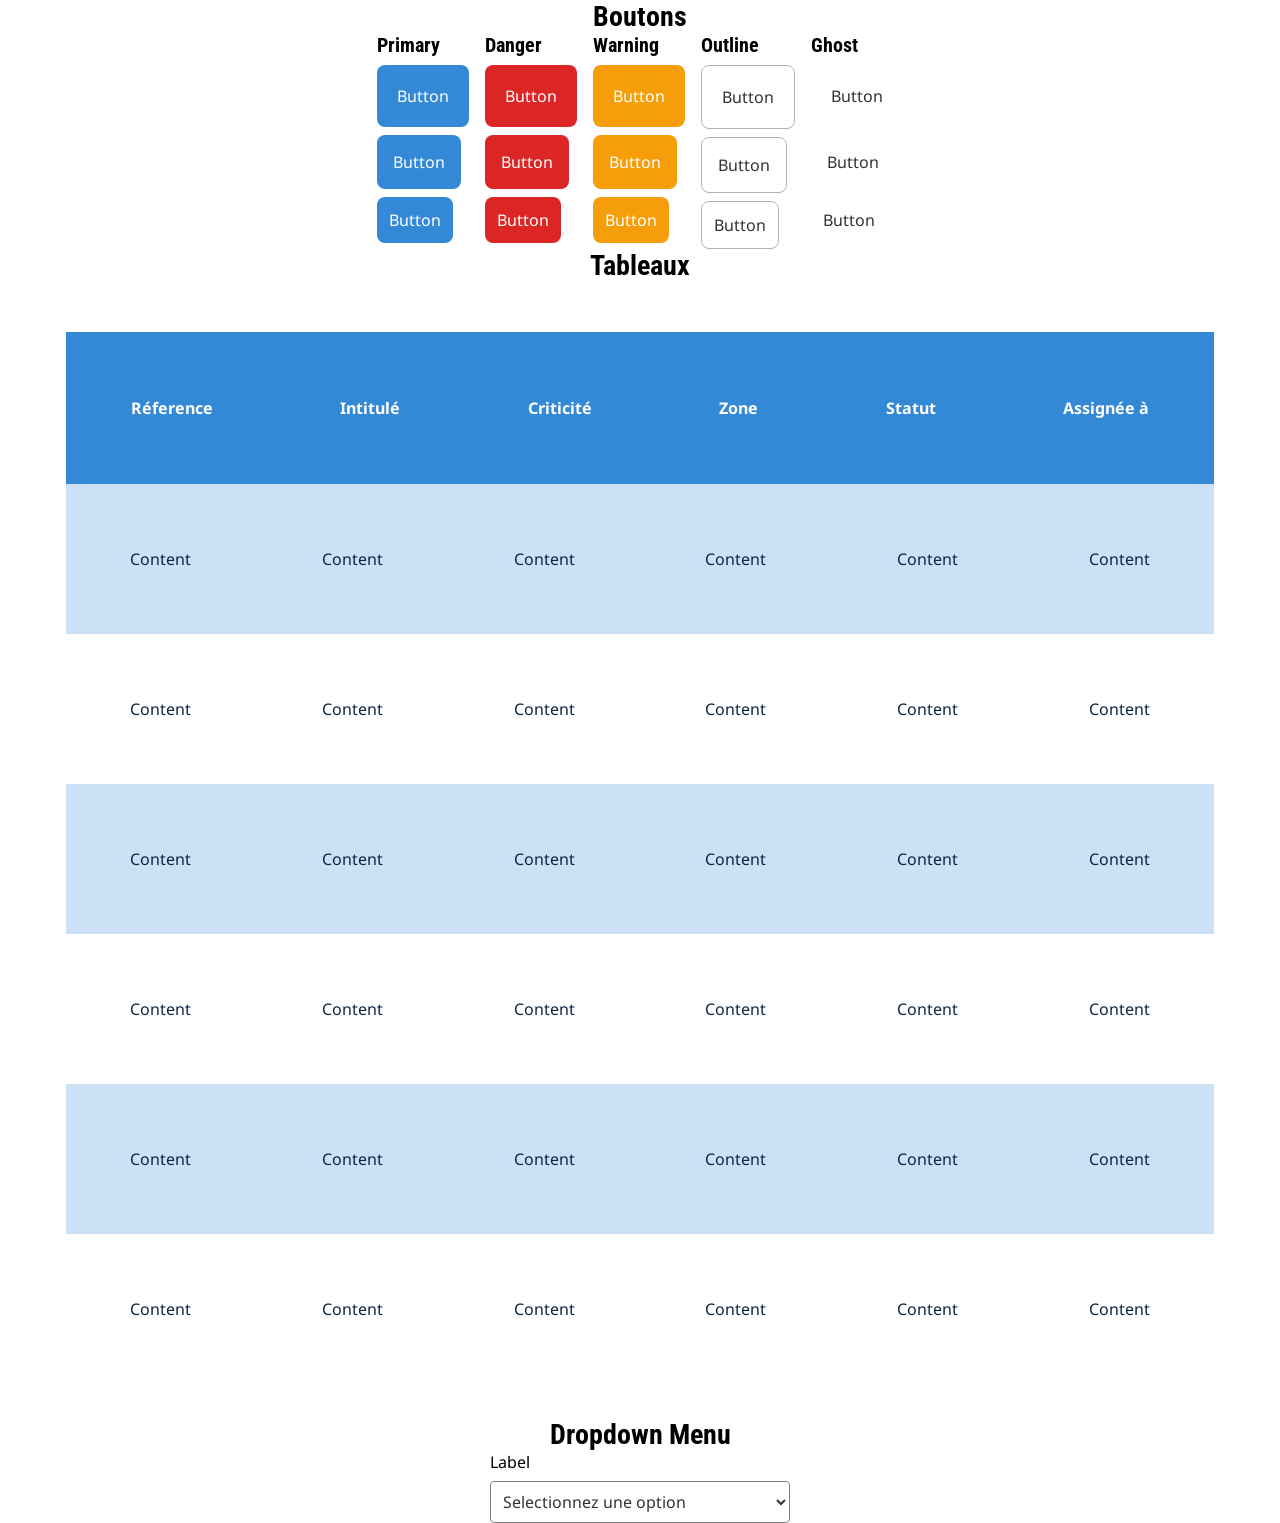
==== index.html @ 69c3fc30 "feat: create dropdown menu" ====
<!DOCTYPE html>
<html lang="fr">

<head>
    <meta charset="UTF-8">
    <meta name="viewport" content="width=device-width, initial-scale=1.0">
    <link rel="stylesheet" href="style.css">
    <link rel="preconnect" href="https://fonts.googleapis.com">
    <link rel="preconnect" href="https://fonts.gstatic.com" crossorigin>
    <link href="https://fonts.googleapis.com/css2?family=Roboto+Condensed:ital,wght@0,100..900;1,100..900&display=swap"
        rel="stylesheet">
    <link rel="stylesheet" type="text/css" href="//fonts.googleapis.com/css?family=Droid+Sans" />
    <title>TP Groupe - Quality Track</title>
</head>

<body>
    <header>
        <div class="container">
            <h2>Boutons</h2>
            <div class="button-container">
                <div class="button-primary-container">
                    <h3>Primary</h3>
                    <input class="button-primary-lg" type="submit" value="Button">
                    <input class="button-primary-md" type="submit" value="Button">
                    <input class="button-primary-sm" type="submit" value="Button">
                </div>
                <div class="button-danger-container">
                    <h3>Danger</h3>
                    <input class="button-danger-lg" type="submit" value="Button">
                    <input class="button-danger-md" type="submit" value="Button">
                    <input class="button-danger-sm" type="submit" value="Button">
                </div>
                <div class="button-warning-container">
                    <h3>Warning</h3>
                    <input class="button-warning-lg" type="submit" value="Button">
                    <input class="button-warning-md" type="submit" value="Button">
                    <input class="button-warning-sm" type="submit" value="Button">
                </div>
                <div class="button-outline-container">
                    <h3>Outline</h3>
                    <input class="button-outline-lg" type="submit" value="Button">
                    <input class="button-outline-md" type="submit" value="Button">
                    <input class="button-outline-sm" type="submit" value="Button">
                </div>
                <div class="button-ghost-container">
                    <h3>Ghost</h3>
                    <input class="button-ghost-lg" type="submit" value="Button">
                    <input class="button-ghost-md" type="submit" value="Button">
                    <input class="button-ghost-sm" type="submit" value="Button">
                </div>
            </div>
            <h2>Tableaux</h2>
            <div class="table-container">
                <table>
                    <div class="table-header">
                        <tr class="table-header-row">
                            <th>Réference</th>
                            <th>Intitulé</th>
                            <th>Criticité</th>
                            <th>Zone</th>
                            <th>Statut</th>
                            <th>Assignée à</th>
                        </tr>
                    </div>
                    <div class="table-body">
                        <tr class="table-row-1">
                            <td class="table-cell-1">Content</td>
                            <td class="table-cell-1">Content</td>
                            <td class="table-cell-1">Content</td>
                            <td class="table-cell-1">Content</td>
                            <td class="table-cell-1">Content</td>
                            <td class="table-cell-1">Content</td>
                        </tr>
                        <tr class="table-row-2">
                            <td class="table-cell-2">Content</td>
                            <td class="table-cell-2">Content</td>
                            <td class="table-cell-2">Content</td>
                            <td class="table-cell-2">Content</td>
                            <td class="table-cell-2">Content</td>
                            <td class="table-cell-2">Content</td>
                        </tr>
                        <tr class="table-row-1">
                            <td class="table-cell-1">Content</td>
                            <td class="table-cell-1">Content</td>
                            <td class="table-cell-1">Content</td>
                            <td class="table-cell-1">Content</td>
                            <td class="table-cell-1">Content</td>
                            <td class="table-cell-1">Content</td>
                        </tr>
                        <tr class="table-row-2">
                            <td class="table-cell-2">Content</td>
                            <td class="table-cell-2">Content</td>
                            <td class="table-cell-2">Content</td>
                            <td class="table-cell-2">Content</td>
                            <td class="table-cell-2">Content</td>
                            <td class="table-cell-2">Content</td>
                        </tr>
                        <tr class="table-row-1">
                            <td class="table-cell-1">Content</td>
                            <td class="table-cell-1">Content</td>
                            <td class="table-cell-1">Content</td>
                            <td class="table-cell-1">Content</td>
                            <td class="table-cell-1">Content</td>
                            <td class="table-cell-1">Content</td>
                        </tr>
                        <tr class="table-row-2">
                            <td class="table-cell-2">Content</td>
                            <td class="table-cell-2">Content</td>
                            <td class="table-cell-2">Content</td>
                            <td class="table-cell-2">Content</td>
                            <td class="table-cell-2">Content</td>
                            <td class="table-cell-2">Content</td>
                        </tr>
                    </div>
                </table>
            </div>
        
            <h2>Dropdown Menu</h2>
            <div class="dropdown">
                <label for="dropdown">Label</label>
                <select class="dropdown-content" name="dropdown">
                    <option value="" disabled selected hidden class="dropdown-item"> Selectionnez une option</option>
                    <option value="option1">Option 1</option>
                    <option value="option2">Option 2</option>
                    <option value="option3">Option 3</option>
                    <option value="option4">Option 4</option>
                </select>
            </div>
        </div>
    </header>
</body>

</html>
---- style.css ----
:root {
  --primary-color-50: #cce1f5;
  --primary-color-100: #80b3e5;
  --primary-color-200: #3489d7;
  --primary-color-300: #1a4d7f;
  --primary-color-400: #0d2740;

  --neutral-color-50: #e0e0e0;
  --neutral-color-100: #b3b3b3;
  --neutral-color-200: #808080;
  --neutral-color-300: #4d4d4d;
  --neutral-color-400: #262626;

  --red-color-50: #f7caca;
  --red-color-100: #ea7b7b;
  --red-color-200: #dc2626;
  --red-color-300: #841515;
  --red-color-400: #420b0b;

  --green-color-50: #c9f8da;
  --green-color-100: #78eda3;
  --green-color-200: #1ee166;
  --green-color-300: #12873d;
  --green-color-400: #09431f;

  --orange-color-50: #fde8c4;
  --orange-color-100: #f9c56c;
  --orange-color-200: #f59e0a;
  --orange-color-300: #935f06;
  --orange-color-400: #492f03;

  --semantic-color-success: #16a34a;
  --semantic-color-warning: #f59e0b;
  --semantic-color-error: #dc2626;
  --semantic-color-info: #0ea5e9;

  --spacing-xs: 4px;
  --spacing-sm: 8px;
  --spacing-md: 16px;
  --spacing-lg: 24px;
  --spacing-xl: 32px;
  --spacing-2xl: 48px;
  --spacing-3xl: 64px;

  --font-size-h1: 30px;
  --font-size-h2: 28px;
  --font-size-h3: 20px;
  --font-size-large: 18px;
  --font-size-medium: 16px;
  --font-size-button: 16px;
  --font-size-small: 14px;

  --bg-color: #ffffff;
  --text-color-primary: #323232;
  --text-color-secondary: #ffffff;

  --font-family-title: 'Roboto Condensed', sans-serif;
  --font-family-body: 'Droid Sans', sans-serif;
}

* {
  margin: 0;
  padding: 0;
  background-color: var(--bg-color);
}

h1 {
  font-family: var(--font-family-title);
  font-size: var(--font-size-h1);
}
h2 {
  font-family: var(--font-family-title);
  font-size: var(--font-size-h2);
}
h3 {
  font-family: var(--font-family-title);
  font-size: var(--font-size-h3);
}

body {
  font-family: var(--font-family-body);
  font-size: var(--font-size-medium);
}

.container {
  display: flex;
  flex-direction: column;
  justify-content: center;
  align-items: center;
}

.button-container {
  display: flex;
  flex-direction: row;
  justify-content: center;
  gap: 16px;
}

/*------------
Button primary
------------*/

.button-primary-container {
  display: flex;
  flex-direction: column;
  gap: 8px;
}

.button-primary-lg {
  height: fit-content;
  width: fit-content;
  padding: 20px;
  border-radius: 8px;
  border-color: var(--primary-color-200);
  border-style: none;
  background-color: var(--primary-color-200);
  color: var(--text-color-secondary);
  font-family: var(--font-family-body);
  font-size: var(--font-size-button);
}
.button-primary-lg:hover {
  background-color: var(--primary-color-300);
  cursor: pointer;
}

.button-primary-md {
  height: fit-content;
  width: fit-content;
  padding: 16px;
  border-radius: 8px;
  border-color: var(--primary-color-200);
  border-style: none;
  background-color: var(--primary-color-200);
  color: var(--text-color-secondary);
  font-family: var(--font-family-body);
  font-size: var(--font-size-button);
}
.button-primary-md:hover {
  background-color: var(--primary-color-300);
  cursor: pointer;
}

.button-primary-sm {
  height: fit-content;
  width: fit-content;
  padding: 12px;
  border-radius: 8px;
  border-color: var(--primary-color-200);
  border-style: none;
  background-color: var(--primary-color-200);
  color: var(--text-color-secondary);
  font-family: var(--font-family-body);
  font-size: var(--font-size-button);
}
.button-primary-sm:hover {
  background-color: var(--primary-color-300);
  cursor: pointer;
}

/*------------
Button danger
------------*/

.button-danger-container {
  display: flex;
  flex-direction: column;
  gap: 8px;
}

.button-danger-lg {
  height: fit-content;
  width: fit-content;
  padding: 20px;
  border-radius: 8px;
  border-color: var(--red-color-200);
  border-style: none;
  background-color: var(--red-color-200);
  color: var(--text-color-secondary);
  font-family: var(--font-family-body);
  font-size: var(--font-size-button);
}
.button-danger-lg:hover {
  background-color: var(--red-color-300);
  cursor: pointer;
}

.button-danger-md {
  height: fit-content;
  width: fit-content;
  padding: 16px;
  border-radius: 8px;
  border-color: var(--red-color-200);
  border-style: none;
  background-color: var(--red-color-200);
  color: var(--text-color-secondary);
  font-family: var(--font-family-body);
  font-size: var(--font-size-button);
}
.button-danger-md:hover {
  background-color: var(--red-color-300);
  cursor: pointer;
}

.button-danger-sm {
  height: fit-content;
  width: fit-content;
  padding: 12px;
  border-radius: 8px;
  border-color: var(--red-color-200);
  border-style: none;
  background-color: var(--red-color-200);
  color: var(--text-color-secondary);
  font-family: var(--font-family-body);
  font-size: var(--font-size-button);
}
.button-danger-sm:hover {
  background-color: var(--red-color-300);
  cursor: pointer;
}
/*------------
Button warning
------------*/

.button-warning-container {
  display: flex;
  flex-direction: column;
  gap: 8px;
}

.button-warning-lg {
  height: fit-content;
  width: fit-content;
  padding: 20px;
  border-radius: 8px;
  border-color: var(--orange-color-200);
  border-style: none;
  background-color: var(--orange-color-200);
  color: var(--text-color-secondary);
  font-family: var(--font-family-body);
  font-size: var(--font-size-button);
}
.button-warning-lg:hover {
  background-color: var(--orange-color-300);
  cursor: pointer;
}

.button-warning-md {
  height: fit-content;
  width: fit-content;
  padding: 16px;
  border-radius: 8px;
  border-color: var(--orange-color-200);
  border-style: none;
  background-color: var(--orange-color-200);
  color: var(--text-color-secondary);
  font-family: var(--font-family-body);
  font-size: var(--font-size-button);
}
.button-warning-md:hover {
  background-color: var(--orange-color-300);
  cursor: pointer;
}

.button-warning-sm {
  height: fit-content;
  width: fit-content;
  padding: 12px;
  border-radius: 8px;
  border-color: var(--orange-color-200);
  border-style: none;
  background-color: var(--orange-color-200);
  color: var(--text-color-secondary);
  font-family: var(--font-family-body);
  font-size: var(--font-size-button);
}
.button-warning-sm:hover {
  background-color: var(--orange-color-300);
  cursor: pointer;
}
/*------------
Button outline
------------*/

.button-outline-container {
  display: flex;
  flex-direction: column;
  gap: 8px;
}

.button-outline-lg {
  height: fit-content;
  width: fit-content;
  padding: 20px;
  border-radius: 8px;
  border: 1px solid var(--neutral-color-100);
  background-color: var(--bg-color);
  color: var(--text-color-primary);
  font-family: var(--font-family-body);
  font-size: var(--font-size-button);
}
.button-outline-lg:hover {
  background-color: var(--neutral-color-200);
  color: var(--text-color-secondary);
  cursor: pointer;
}

.button-outline-md {
  height: fit-content;
  width: fit-content;
  padding: 16px;
  border-radius: 8px;
  border: 1px solid var(--neutral-color-100);
  background-color: var(--bg-color);
  color: var(--text-color-primary);
  font-family: var(--font-family-body);
  font-size: var(--font-size-button);
}
.button-outline-md:hover {
  background-color: var(--neutral-color-200);
  color: var(--text-color-secondary);
  cursor: pointer;
}

.button-outline-sm {
  height: fit-content;
  width: fit-content;
  padding: 12px;
  border-radius: 8px;
  border: 1px solid var(--neutral-color-100);
  background-color: var(--bg-color);
  color: var(--text-color-primary);
  font-family: var(--font-family-body);
  font-size: var(--font-size-button);
}
.button-outline-sm:hover {
  background-color: var(--neutral-color-200);
  color: var(--text-color-secondary);
  cursor: pointer;
}
/*------------
Button outline
------------*/

.button-ghost-container {
  display: flex;
  flex-direction: column;
  gap: 8px;
}

.button-ghost-lg {
  height: fit-content;
  width: fit-content;
  padding: 20px;
  border-radius: 8px;
  border-color: var(--neutral-color-100);
  border-style: none;
  background-color: var(--bg-color);
  color: var(--text-color-primary);
  font-family: var(--font-family-body);
  font-size: var(--font-size-button);
}
.button-ghost-lg:hover {
  background-color: var(--neutral-color-200);
  color: var(--text-color-secondary);
  cursor: pointer;
}

.button-ghost-md {
  height: fit-content;
  width: fit-content;
  padding: 16px;
  border-radius: 8px;
  border-color: var(--neutral-color-100);
  border-style: none;
  background-color: var(--bg-color);
  color: var(--text-color-primary);
  font-family: var(--font-family-body);
  font-size: var(--font-size-button);
}
.button-ghost-md:hover {
  background-color: var(--neutral-color-200);
  color: var(--text-color-secondary);
  cursor: pointer;
}

.button-ghost-sm {
  height: fit-content;
  width: fit-content;
  padding: 12px;
  border-radius: 8px;
  border-color: var(--neutral-color-100);
  border-style: none;
  background-color: var(--bg-color);
  color: var(--text-color-primary);
  font-family: var(--font-family-body);
  font-size: var(--font-size-button);
}
.button-ghost-sm:hover {
  background-color: var(--neutral-color-200);
  color: var(--text-color-secondary);
  cursor: pointer;
}

/*------------
Tableau
------------*/
.table-container {
  display: flex;
  flex-direction: column;
  justify-content: center;
  gap: var(--spacing-sm);
  padding: var(--spacing-md);
  margin: var(--spacing-md);
  width: 90%;
}

tr {
  display: flex;
  flex-direction: row;
  justify-content: space-between;
  align-items: center;
  gap: var(--spacing-sm);
  padding: var(--spacing-3xl);
}

th {
  background-color: var(--primary-color-200);
  color: var(--text-color-secondary);
}
td {
  color: var(--primary-color-400);
}
              /*Titre de chaque colonne*/

.table-header {
  display: flex;
  flex-direction: row;
  justify-content: space-between;
  align-items: center;
  gap: var(--spacing-sm); 
}
.table-header-row {
   border: 1px solid var(--primary-color-200);
  padding: var(--spacing-3xl);
  background-color: var(--primary-color-200);
}

            /* Ligne 1 du tableau */

.table-row-1, .table-cell-1  {
  background-color: var(--primary-color-50);
}
            /* Ligne 2 du tableau */

.table-row-2, .table-cell-2 {
  background-color: var( --bg-color);
}
@media (min-width: 768px) {
  .table-container {
    width: 90%;
  }
}
/*------------
Dropdown Menu
------------
*/
.dropdown {
  position: relative;
  display: flex;
  flex-direction: column;
  gap: var(--spacing-sm);
}
.dropdown-content {
  padding: var(--spacing-sm);
  border-radius: 4px;
  max-width: 800px;
  min-width: 300px;
  border: 1px solid var(--neutral-color-200);
  background-color: var(--bg-color);
  color: var(--text-color-primary);
  font-family: var(--font-family-body);
  font-size: var(--font-size-medium);
}
.dropdown-content:hover .dropdown-content {
  border-color: var(--primary-color-300);
  box-shadow: 0 0 0 2px var(--primary-color-100);
  display: block;
}
.dropdown-content:active {
  border-color: var(--primary-color-400);
  box-shadow: 0 0 0 2px var(--primary-color-200);
  background-color: var(--primary-color-200);
  cursor: pointer;
}
.dropdown select option{
  background-color: var(--primary-color-200);
}
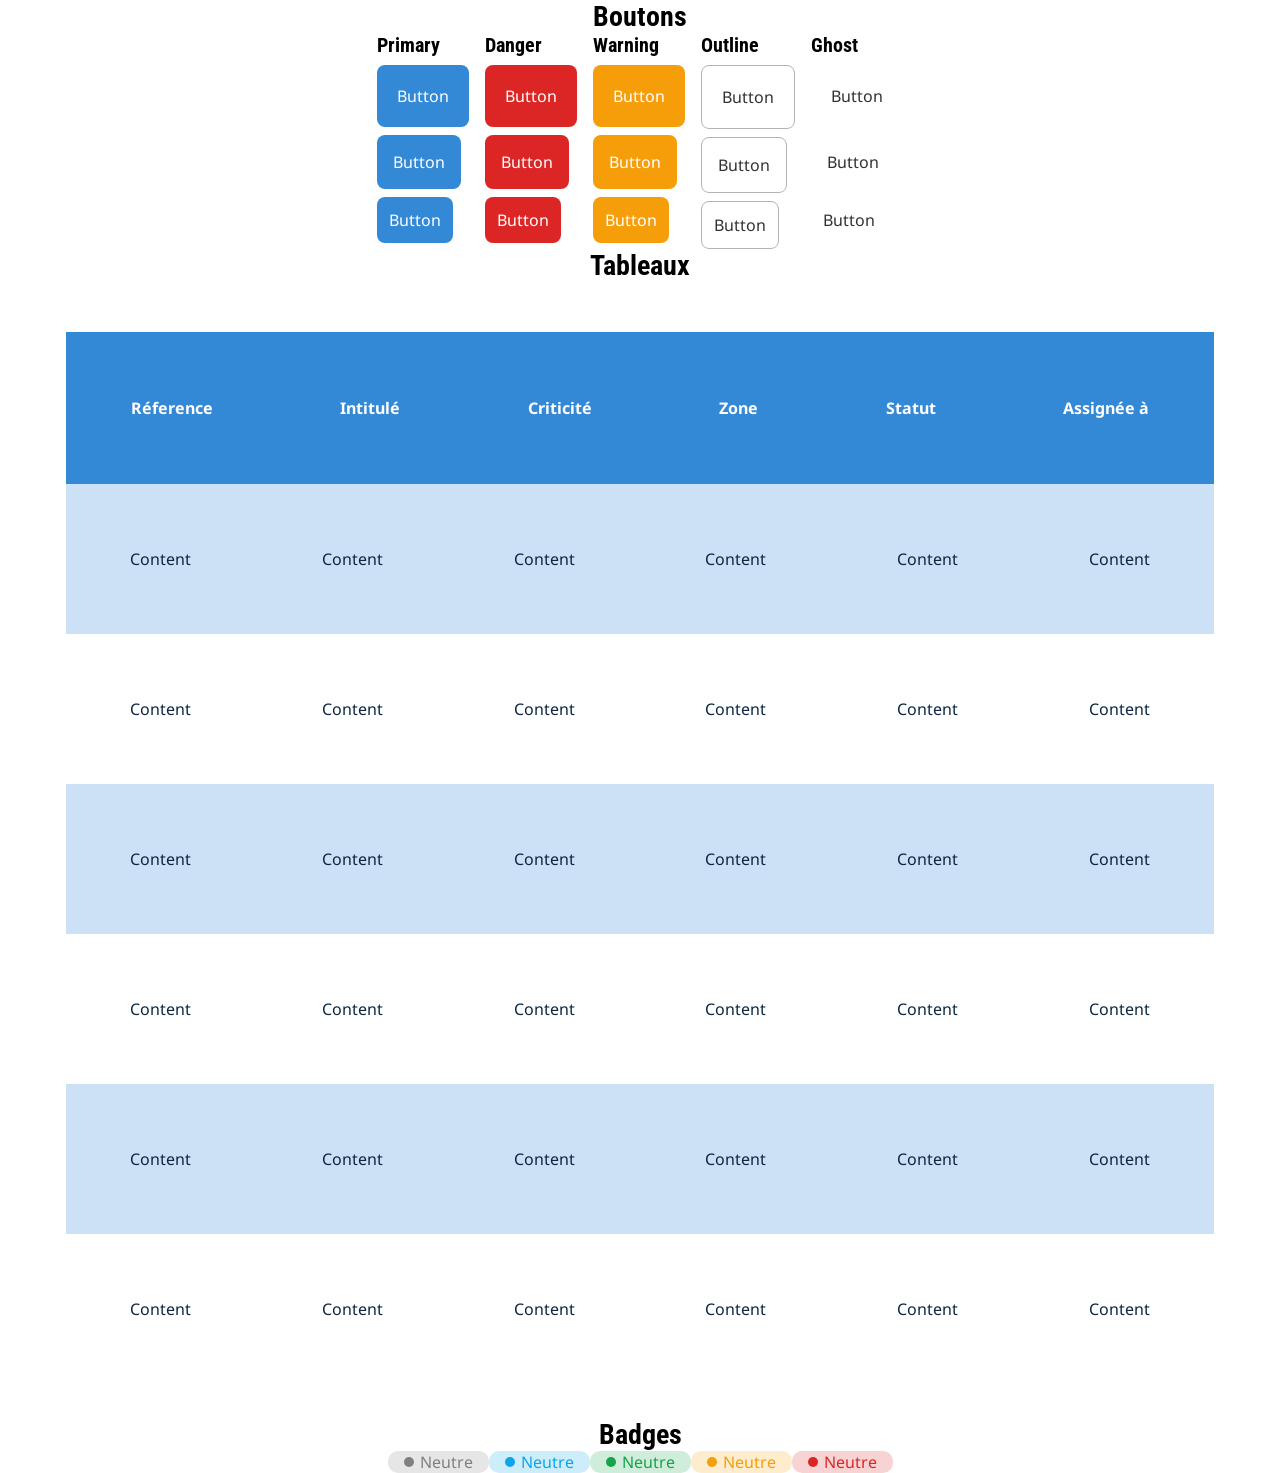
==== commit 09ad9520: "Merge pull request #5 from underfr/feature/badges feat: Create badges" ====
--- a/index.html
+++ b/index.html
@@ -1,18 +1,15 @@
 <!DOCTYPE html>
 <html lang="fr">
-
 <head>
     <meta charset="UTF-8">
     <meta name="viewport" content="width=device-width, initial-scale=1.0">
     <link rel="stylesheet" href="style.css">
     <link rel="preconnect" href="https://fonts.googleapis.com">
-    <link rel="preconnect" href="https://fonts.gstatic.com" crossorigin>
-    <link href="https://fonts.googleapis.com/css2?family=Roboto+Condensed:ital,wght@0,100..900;1,100..900&display=swap"
-        rel="stylesheet">
-    <link rel="stylesheet" type="text/css" href="//fonts.googleapis.com/css?family=Droid+Sans" />
+<link rel="preconnect" href="https://fonts.gstatic.com" crossorigin>
+<link href="https://fonts.googleapis.com/css2?family=Roboto+Condensed:ital,wght@0,100..900;1,100..900&display=swap" rel="stylesheet">
+<link rel="stylesheet" type="text/css" href="//fonts.googleapis.com/css?family=Droid+Sans" />
     <title>TP Groupe - Quality Track</title>
 </head>
-
 <body>
     <header>
         <div class="container">
@@ -49,7 +46,7 @@
                     <input class="button-ghost-sm" type="submit" value="Button">
                 </div>
             </div>
-            <h2>Tableaux</h2>
+                        <h2>Tableaux</h2>
             <div class="table-container">
                 <table>
                     <div class="table-header">
@@ -114,20 +111,30 @@
                     </div>
                 </table>
             </div>
-        
-            <h2>Dropdown Menu</h2>
-            <div class="dropdown">
-                <label for="dropdown">Label</label>
-                <select class="dropdown-content" name="dropdown">
-                    <option value="" disabled selected hidden class="dropdown-item"> Selectionnez une option</option>
-                    <option value="option1">Option 1</option>
-                    <option value="option2">Option 2</option>
-                    <option value="option3">Option 3</option>
-                    <option value="option4">Option 4</option>
-                </select>
+            <h2>Badges</h2>
+            <div style="display: flex;">
+                <div class="badges badges-neural">
+                    <div class="badge-dot badge-dot-neural"></div>
+                    <p>Neutre</p>
+                </div>
+                <div class="badges badges-primary">
+                    <div class="badge-dot badge-dot-primary"></div>
+                    <p>Neutre</p>
+                </div>
+                <div class="badges badges-success">
+                    <div class="badge-dot badge-dot-success"></div>
+                    <p>Neutre</p>
+                </div>
+                <div class="badges badges-warning">
+                    <div class="badge-dot badge-dot-warning"></div>
+                    <p>Neutre</p>
+                </div>
+                <div class="badges badges-error">
+                    <div class="badge-dot badge-dot-error"></div>
+                    <p>Neutre</p>
+                </div>
             </div>
         </div>
     </header>
 </body>
-
 </html>
--- a/style.css
+++ b/style.css
@@ -460,38 +460,67 @@
     width: 90%;
   }
 }
-/*------------
-Dropdown Menu
-------------
-*/
-.dropdown {
-  position: relative;
-  display: flex;
-  flex-direction: column;
-  gap: var(--spacing-sm);
-}
-.dropdown-content {
-  padding: var(--spacing-sm);
-  border-radius: 4px;
-  max-width: 800px;
-  min-width: 300px;
-  border: 1px solid var(--neutral-color-200);
-  background-color: var(--bg-color);
-  color: var(--text-color-primary);
+
+/* Badges */
+.badges{
+  display: flex;
+  align-items: center;
   font-family: var(--font-family-body);
   font-size: var(--font-size-medium);
-}
-.dropdown-content:hover .dropdown-content {
-  border-color: var(--primary-color-300);
-  box-shadow: 0 0 0 2px var(--primary-color-100);
-  display: block;
-}
-.dropdown-content:active {
-  border-color: var(--primary-color-400);
-  box-shadow: 0 0 0 2px var(--primary-color-200);
-  background-color: var(--primary-color-200);
-  cursor: pointer;
-}
-.dropdown select option{
-  background-color: var(--primary-color-200);
-}
+  gap: 6px;
+  padding: 0 var(--spacing-md);
+  border-radius: 10px;
+}
+.badge-dot {
+  width: 10px;
+  height: 10px;
+  border-radius: 50%;
+}
+.badges p{
+  background-color: transparent;
+}
+
+/* Badges grey color */
+.badges-neural{
+  background-color: color-mix(in srgb, var(--neutral-color-200) 20%, transparent);
+  color: var(--neutral-color-200);
+}
+.badge-dot-neural{
+  background-color: var(--neutral-color-200);
+}
+
+/* Badges primary color */
+.badges-primary{
+  background-color: color-mix(in srgb, var(--semantic-color-info) 20%, transparent);
+  color: var(--semantic-color-info);
+}
+.badge-dot-primary{
+  background-color: var(--semantic-color-info);
+}
+
+/* Badges success color */
+.badges-success{
+  background-color: color-mix(in srgb, var(--semantic-color-success) 20%, transparent);
+  color: var(--semantic-color-success);
+}
+.badge-dot-success{
+  background-color: var(--semantic-color-success);
+}
+
+/* Badges warning color */
+.badges-warning{
+  background-color: color-mix(in srgb, var(--semantic-color-warning) 20%, transparent);
+  color: var(--semantic-color-warning);
+}
+.badge-dot-warning{
+  background-color: var(--semantic-color-warning);
+}
+
+/* Badges error color */
+.badges-error{
+  background-color: color-mix(in srgb, var(--semantic-color-error) 20%, transparent);
+  color: var(--semantic-color-error);
+}
+.badge-dot-error{
+  background-color: var(--semantic-color-error);
+}
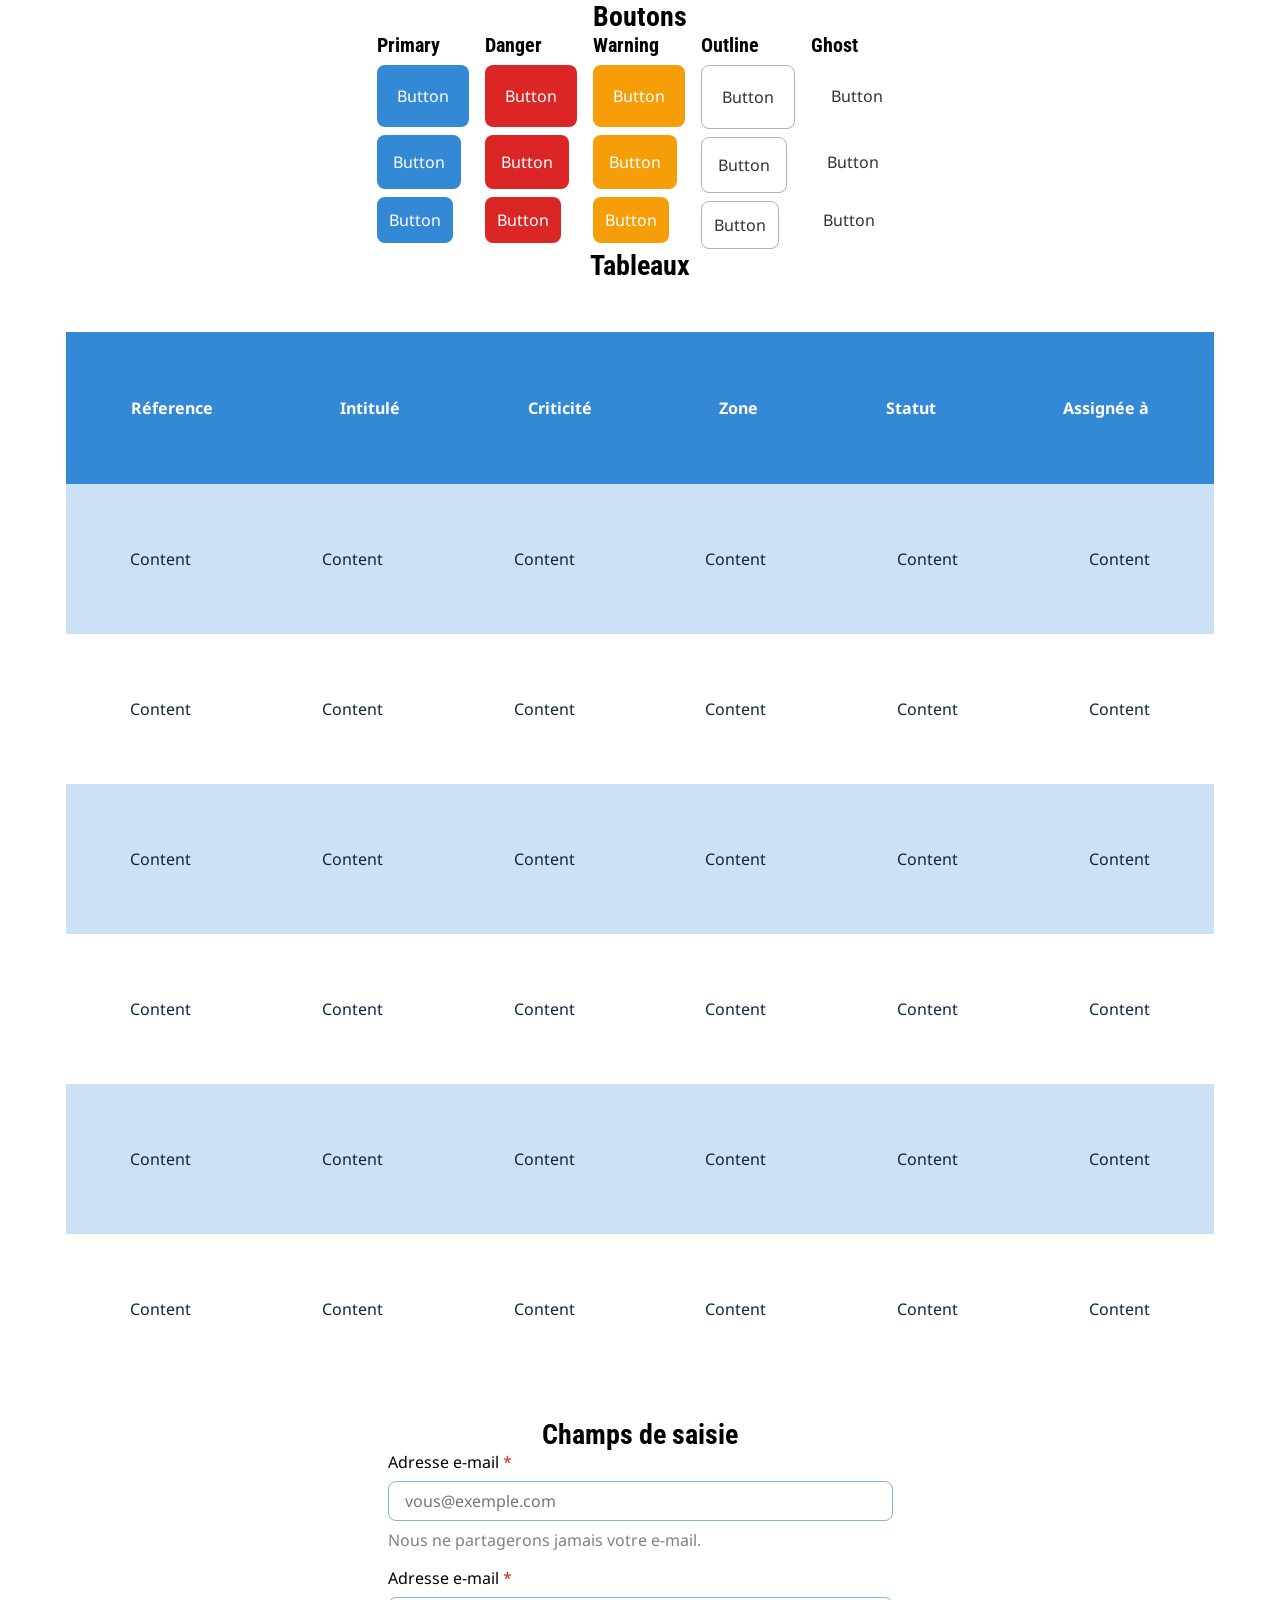
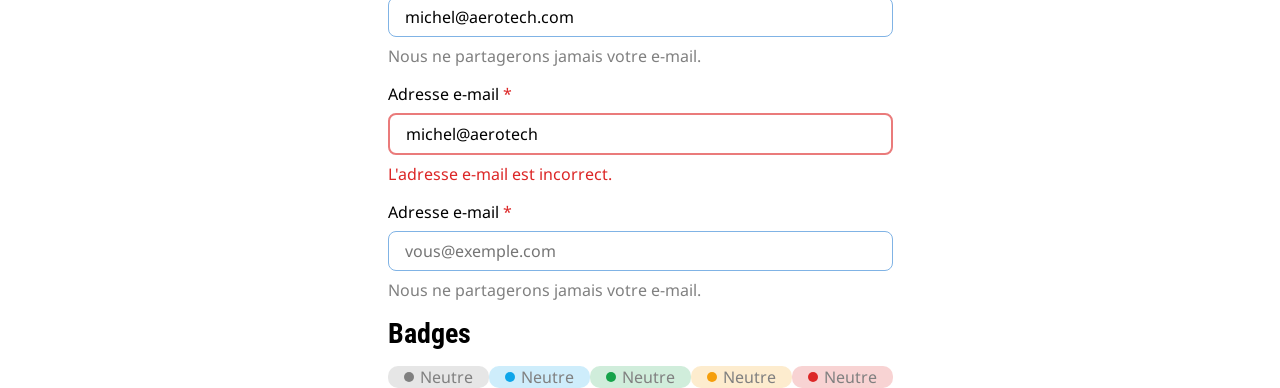
==== commit a6d41014: "Merge branch 'main' into feature/inputs" ====
--- a/index.html
+++ b/index.html
@@ -1,116 +1,159 @@
-<!DOCTYPE html>
+<!doctype html>
 <html lang="fr">
-<head>
-    <meta charset="UTF-8">
-    <meta name="viewport" content="width=device-width, initial-scale=1.0">
-    <link rel="stylesheet" href="style.css">
-    <link rel="preconnect" href="https://fonts.googleapis.com">
-<link rel="preconnect" href="https://fonts.gstatic.com" crossorigin>
-<link href="https://fonts.googleapis.com/css2?family=Roboto+Condensed:ital,wght@0,100..900;1,100..900&display=swap" rel="stylesheet">
-<link rel="stylesheet" type="text/css" href="//fonts.googleapis.com/css?family=Droid+Sans" />
+  <head>
+    <meta charset="UTF-8" />
+    <meta name="viewport" content="width=device-width, initial-scale=1.0" />
+    <link rel="stylesheet" href="style.css" />
+    <link rel="preconnect" href="https://fonts.googleapis.com" />
+    <link rel="preconnect" href="https://fonts.gstatic.com" crossorigin />
+    <link
+      href="https://fonts.googleapis.com/css2?family=Roboto+Condensed:ital,wght@0,100..900;1,100..900&display=swap"
+      rel="stylesheet"
+    />
+    <link rel="stylesheet" type="text/css" href="//fonts.googleapis.com/css?family=Droid+Sans" />
     <title>TP Groupe - Quality Track</title>
-</head>
-<body>
+  </head>
+  <body>
     <header>
-        <div class="container">
-            <h2>Boutons</h2>
-            <div class="button-container">
-                <div class="button-primary-container">
-                    <h3>Primary</h3>
-                    <input class="button-primary-lg" type="submit" value="Button">
-                    <input class="button-primary-md" type="submit" value="Button">
-                    <input class="button-primary-sm" type="submit" value="Button">
-                </div>
-                <div class="button-danger-container">
-                    <h3>Danger</h3>
-                    <input class="button-danger-lg" type="submit" value="Button">
-                    <input class="button-danger-md" type="submit" value="Button">
-                    <input class="button-danger-sm" type="submit" value="Button">
-                </div>
-                <div class="button-warning-container">
-                    <h3>Warning</h3>
-                    <input class="button-warning-lg" type="submit" value="Button">
-                    <input class="button-warning-md" type="submit" value="Button">
-                    <input class="button-warning-sm" type="submit" value="Button">
-                </div>
-                <div class="button-outline-container">
-                    <h3>Outline</h3>
-                    <input class="button-outline-lg" type="submit" value="Button">
-                    <input class="button-outline-md" type="submit" value="Button">
-                    <input class="button-outline-sm" type="submit" value="Button">
-                </div>
-                <div class="button-ghost-container">
-                    <h3>Ghost</h3>
-                    <input class="button-ghost-lg" type="submit" value="Button">
-                    <input class="button-ghost-md" type="submit" value="Button">
-                    <input class="button-ghost-sm" type="submit" value="Button">
-                </div>
+      <div class="container">
+        <h2>Boutons</h2>
+        <div class="button-container">
+          <div class="button-primary-container">
+            <h3>Primary</h3>
+            <input class="button-primary-lg" type="submit" value="Button" />
+            <input class="button-primary-md" type="submit" value="Button" />
+            <input class="button-primary-sm" type="submit" value="Button" />
+          </div>
+          <div class="button-danger-container">
+            <h3>Danger</h3>
+            <input class="button-danger-lg" type="submit" value="Button" />
+            <input class="button-danger-md" type="submit" value="Button" />
+            <input class="button-danger-sm" type="submit" value="Button" />
+          </div>
+          <div class="button-warning-container">
+            <h3>Warning</h3>
+            <input class="button-warning-lg" type="submit" value="Button" />
+            <input class="button-warning-md" type="submit" value="Button" />
+            <input class="button-warning-sm" type="submit" value="Button" />
+          </div>
+          <div class="button-outline-container">
+            <h3>Outline</h3>
+            <input class="button-outline-lg" type="submit" value="Button" />
+            <input class="button-outline-md" type="submit" value="Button" />
+            <input class="button-outline-sm" type="submit" value="Button" />
+          </div>
+          <div class="button-ghost-container">
+            <h3>Ghost</h3>
+            <input class="button-ghost-lg" type="submit" value="Button" />
+            <input class="button-ghost-md" type="submit" value="Button" />
+            <input class="button-ghost-sm" type="submit" value="Button" />
+          </div>
+        </div>
+        <h2>Tableaux</h2>
+        <div class="table-container">
+          <table>
+            <div class="table-header">
+              <tr class="table-header-row">
+                <th>Réference</th>
+                <th>Intitulé</th>
+                <th>Criticité</th>
+                <th>Zone</th>
+                <th>Statut</th>
+                <th>Assignée à</th>
+              </tr>
             </div>
-                        <h2>Tableaux</h2>
-            <div class="table-container">
-                <table>
-                    <div class="table-header">
-                        <tr class="table-header-row">
-                            <th>Réference</th>
-                            <th>Intitulé</th>
-                            <th>Criticité</th>
-                            <th>Zone</th>
-                            <th>Statut</th>
-                            <th>Assignée à</th>
-                        </tr>
-                    </div>
-                    <div class="table-body">
-                        <tr class="table-row-1">
-                            <td class="table-cell-1">Content</td>
-                            <td class="table-cell-1">Content</td>
-                            <td class="table-cell-1">Content</td>
-                            <td class="table-cell-1">Content</td>
-                            <td class="table-cell-1">Content</td>
-                            <td class="table-cell-1">Content</td>
-                        </tr>
-                        <tr class="table-row-2">
-                            <td class="table-cell-2">Content</td>
-                            <td class="table-cell-2">Content</td>
-                            <td class="table-cell-2">Content</td>
-                            <td class="table-cell-2">Content</td>
-                            <td class="table-cell-2">Content</td>
-                            <td class="table-cell-2">Content</td>
-                        </tr>
-                        <tr class="table-row-1">
-                            <td class="table-cell-1">Content</td>
-                            <td class="table-cell-1">Content</td>
-                            <td class="table-cell-1">Content</td>
-                            <td class="table-cell-1">Content</td>
-                            <td class="table-cell-1">Content</td>
-                            <td class="table-cell-1">Content</td>
-                        </tr>
-                        <tr class="table-row-2">
-                            <td class="table-cell-2">Content</td>
-                            <td class="table-cell-2">Content</td>
-                            <td class="table-cell-2">Content</td>
-                            <td class="table-cell-2">Content</td>
-                            <td class="table-cell-2">Content</td>
-                            <td class="table-cell-2">Content</td>
-                        </tr>
-                        <tr class="table-row-1">
-                            <td class="table-cell-1">Content</td>
-                            <td class="table-cell-1">Content</td>
-                            <td class="table-cell-1">Content</td>
-                            <td class="table-cell-1">Content</td>
-                            <td class="table-cell-1">Content</td>
-                            <td class="table-cell-1">Content</td>
-                        </tr>
-                        <tr class="table-row-2">
-                            <td class="table-cell-2">Content</td>
-                            <td class="table-cell-2">Content</td>
-                            <td class="table-cell-2">Content</td>
-                            <td class="table-cell-2">Content</td>
-                            <td class="table-cell-2">Content</td>
-                            <td class="table-cell-2">Content</td>
-                        </tr>
-                    </div>
-                </table>
+            <div class="table-body">
+              <tr class="table-row-1">
+                <td class="table-cell-1">Content</td>
+                <td class="table-cell-1">Content</td>
+                <td class="table-cell-1">Content</td>
+                <td class="table-cell-1">Content</td>
+                <td class="table-cell-1">Content</td>
+                <td class="table-cell-1">Content</td>
+              </tr>
+              <tr class="table-row-2">
+                <td class="table-cell-2">Content</td>
+                <td class="table-cell-2">Content</td>
+                <td class="table-cell-2">Content</td>
+                <td class="table-cell-2">Content</td>
+                <td class="table-cell-2">Content</td>
+                <td class="table-cell-2">Content</td>
+              </tr>
+              <tr class="table-row-1">
+                <td class="table-cell-1">Content</td>
+                <td class="table-cell-1">Content</td>
+                <td class="table-cell-1">Content</td>
+                <td class="table-cell-1">Content</td>
+                <td class="table-cell-1">Content</td>
+                <td class="table-cell-1">Content</td>
+              </tr>
+              <tr class="table-row-2">
+                <td class="table-cell-2">Content</td>
+                <td class="table-cell-2">Content</td>
+                <td class="table-cell-2">Content</td>
+                <td class="table-cell-2">Content</td>
+                <td class="table-cell-2">Content</td>
+                <td class="table-cell-2">Content</td>
+              </tr>
+              <tr class="table-row-1">
+                <td class="table-cell-1">Content</td>
+                <td class="table-cell-1">Content</td>
+                <td class="table-cell-1">Content</td>
+                <td class="table-cell-1">Content</td>
+                <td class="table-cell-1">Content</td>
+                <td class="table-cell-1">Content</td>
+              </tr>
+              <tr class="table-row-2">
+                <td class="table-cell-2">Content</td>
+                <td class="table-cell-2">Content</td>
+                <td class="table-cell-2">Content</td>
+                <td class="table-cell-2">Content</td>
+                <td class="table-cell-2">Content</td>
+                <td class="table-cell-2">Content</td>
+              </tr>
             </div>
+          </table>
+        </div>
+        <h2>Champs de saisie</h2>
+        <div class="input-container">
+          <div class="input-default">
+            <label for="default">Adresse e-mail <span>*</span></label>
+            <input type="text" name="default" id="default" placeholder="vous@exemple.com" />
+            <p>Nous ne partagerons jamais votre e-mail.</p>
+          </div>
+          <div class="input-filled">
+            <label for="filled">Adresse e-mail <span>*</span></label>
+            <input
+              type="text"
+              name="filled"
+              id="filled"
+              placeholder="vous@exemple.com"
+              value="michel@aerotech.com"
+            />
+            <p>Nous ne partagerons jamais votre e-mail.</p>
+          </div>
+          <div class="input-error">
+            <label for="error">Adresse e-mail <span>*</span></label>
+            <input
+              type="text"
+              name="error"
+              id="error"
+              placeholder="vous@exemple.com"
+              value="michel@aerotech"
+            />
+            <p>L'adresse e-mail est incorrect.</p>
+          </div>
+          <div class="input-disabled">
+            <label for="disabled">Adresse e-mail <span>*</span></label>
+            <input
+              type="text"
+              name="disabled"
+              id="disabled"
+              placeholder="vous@exemple.com"
+              disabled
+            />
+            <p>Nous ne partagerons jamais votre e-mail.</p>
+          </div>
             <h2>Badges</h2>
             <div style="display: flex;">
                 <div class="badges badges-neural">
@@ -135,6 +178,7 @@
                 </div>
             </div>
         </div>
+      </div>
     </header>
-</body>
-</html>+  </body>
+</html>
--- a/style.css
+++ b/style.css
@@ -430,30 +430,32 @@
 td {
   color: var(--primary-color-400);
 }
-              /*Titre de chaque colonne*/
+/*Titre de chaque colonne*/
 
 .table-header {
   display: flex;
   flex-direction: row;
   justify-content: space-between;
   align-items: center;
-  gap: var(--spacing-sm); 
+  gap: var(--spacing-sm);
 }
 .table-header-row {
-   border: 1px solid var(--primary-color-200);
+  border: 1px solid var(--primary-color-200);
   padding: var(--spacing-3xl);
   background-color: var(--primary-color-200);
 }
 
-            /* Ligne 1 du tableau */
-
-.table-row-1, .table-cell-1  {
+/* Ligne 1 du tableau */
+
+.table-row-1,
+.table-cell-1 {
   background-color: var(--primary-color-50);
 }
-            /* Ligne 2 du tableau */
-
-.table-row-2, .table-cell-2 {
-  background-color: var( --bg-color);
+/* Ligne 2 du tableau */
+
+.table-row-2,
+.table-cell-2 {
+  background-color: var(--bg-color);
 }
 @media (min-width: 768px) {
   .table-container {
@@ -461,6 +463,103 @@
   }
 }
 
+/*----
+Inputs
+----*/
+
+label > span {
+  color: var(--red-color-200);
+}
+
+.input-container {
+  display: flex;
+  flex-direction: column;
+  gap: 16px;
+}
+
+.input-container p {
+  color: var(--neutral-color-200);
+}
+.input-default {
+  display: flex;
+  flex-direction: column;
+  gap: 8px;
+}
+
+.input-default > input {
+  outline: none;
+  border: 1px solid var(--primary-color-100);
+  font-family: var(--font-family-body);
+  font-size: var(--font-size-medium);
+  border-radius: 8px;
+  padding: 8px 16px;
+}
+
+.input-default > input:focus {
+  border: 2px solid var(--primary-color-200);
+}
+
+.input-filled {
+  display: flex;
+  flex-direction: column;
+  gap: 8px;
+}
+
+.input-filled > input {
+  outline: none;
+  border: 1px solid var(--primary-color-100);
+  font-family: var(--font-family-body);
+  font-size: var(--font-size-medium);
+  border-radius: 8px;
+  padding: 8px 16px;
+}
+
+.input-filled > input:focus {
+  border: 2px solid var(--primary-color-200);
+}
+
+.input-error {
+  display: flex;
+  flex-direction: column;
+  gap: 8px;
+}
+
+.input-error > input {
+  outline: none;
+  border: 2px solid var(--red-color-100);
+  font-family: var(--font-family-body);
+  font-size: var(--font-size-medium);
+  border-radius: 8px;
+  padding: 8px 16px;
+}
+
+.input-error > input:focus {
+  border: 2px solid var(--red-color-200);
+}
+
+.input-error p {
+  color: var(--red-color-200);
+}
+
+.input-disabled {
+  display: flex;
+  flex-direction: column;
+  gap: 8px;
+}
+
+.input-disabled > input {
+  outline: none;
+  border: 1px solid var(--primary-color-100);
+  font-family: var(--font-family-body);
+  font-size: var(--font-size-medium);
+  border-radius: 8px;
+  padding: 8px 16px;
+  cursor: not-allowed;
+}
+
+.input-disabled > input:focus {
+  border: 2px solid var(--primary-color-200);
+}
 /* Badges */
 .badges{
   display: flex;
@@ -523,4 +622,4 @@
 }
 .badge-dot-error{
   background-color: var(--semantic-color-error);
-}+}
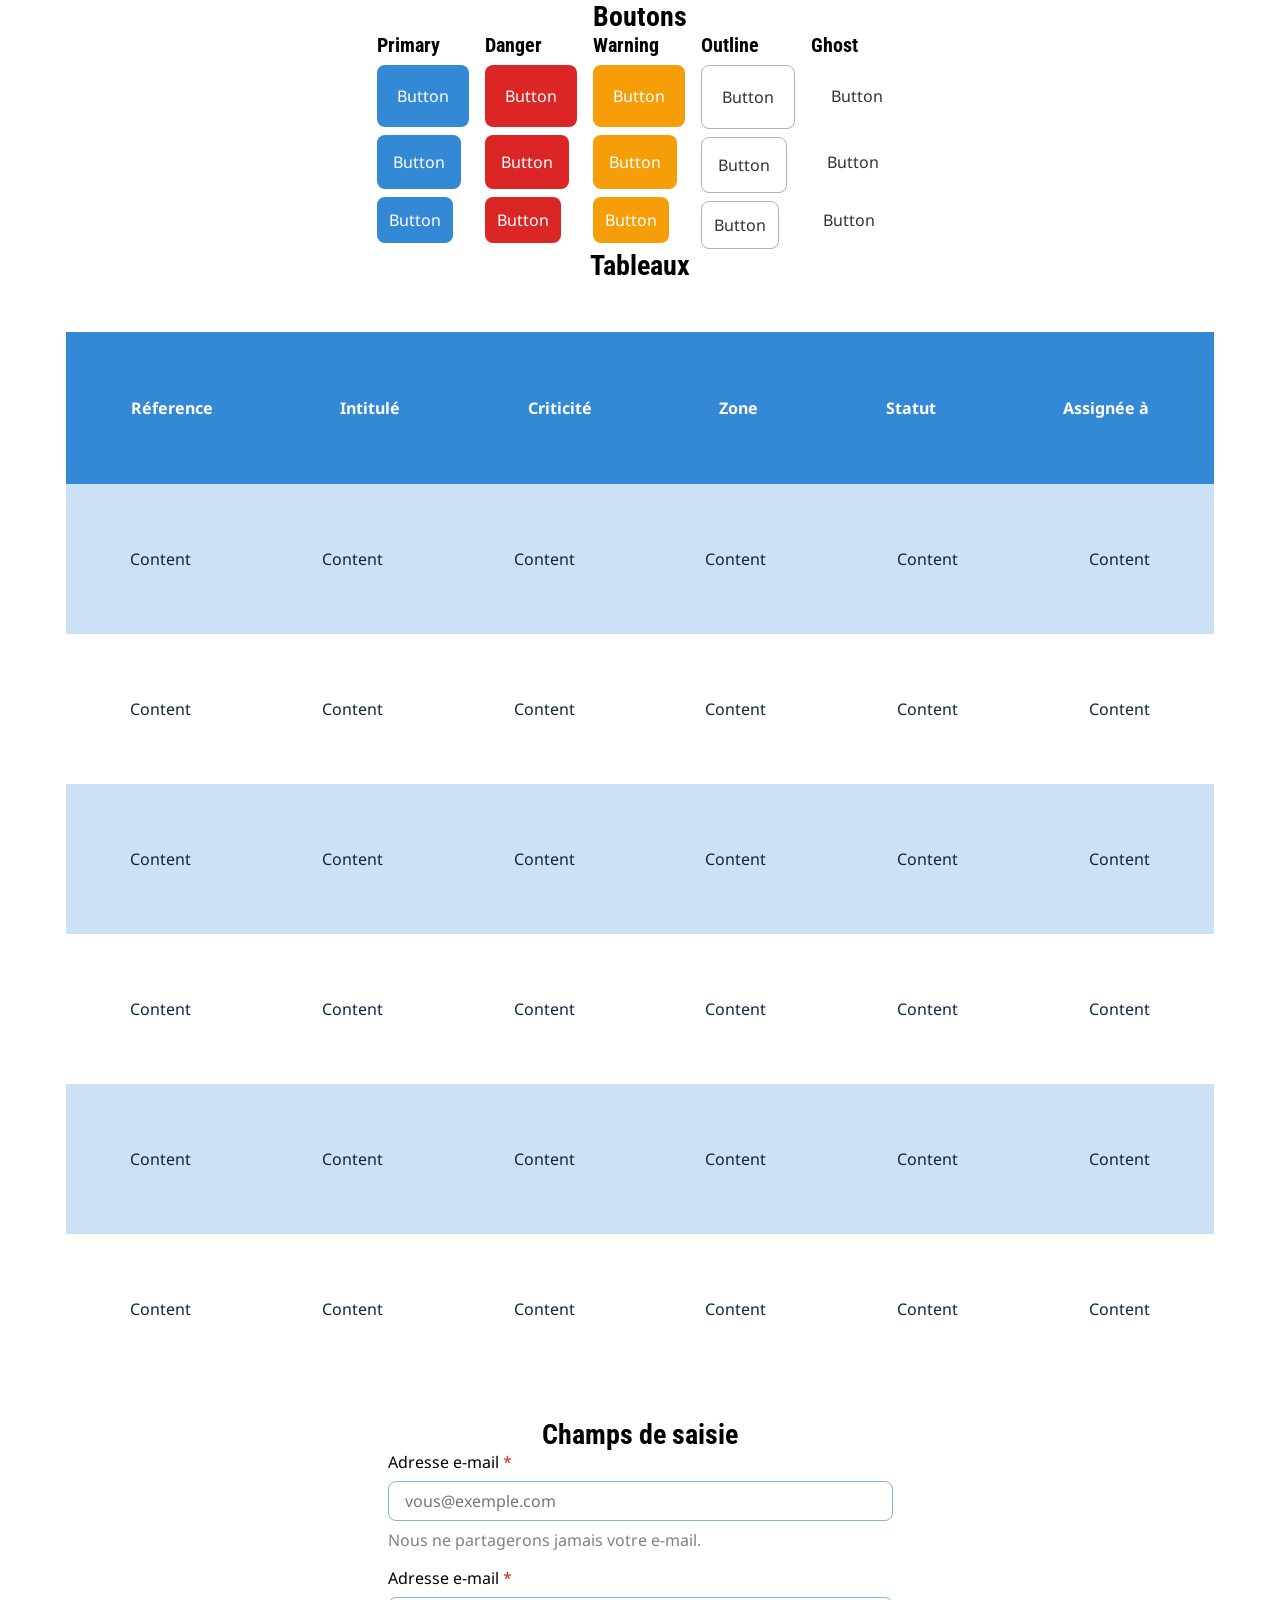
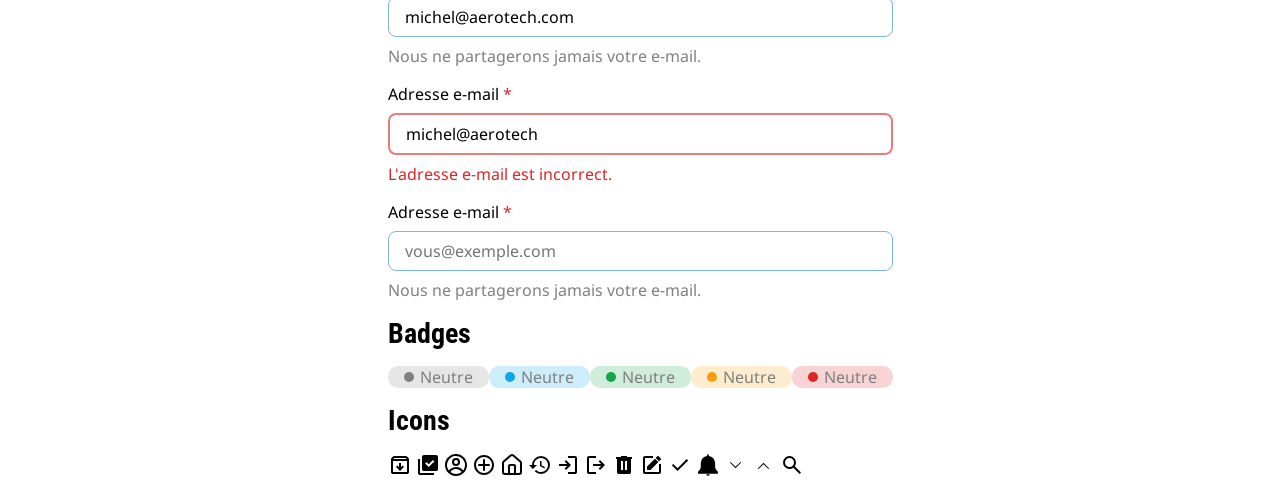
==== commit c426dc90: "Merge branch 'main' into feature/icons" ====
--- a/index.html
+++ b/index.html
@@ -177,6 +177,24 @@
                     <p>Neutre</p>
                 </div>
             </div>
+            <h2>Icons</h2>
+            <div class="icon-container">
+                <span class="icon icon-archive"></span>
+                <span class="icon icon-submited"></span>
+                <span class="icon icon-profile"></span>
+                <span class="icon icon-add"></span>
+                <span class="icon icon-home"></span>
+                <span class="icon icon-history"></span>
+                <span class="icon icon-login"></span>
+                <span class="icon icon-logout"></span>
+                <span class="icon icon-delete"></span>
+                <span class="icon icon-edit"></span>
+                <span class="icon icon-check"></span>
+                <span class="icon icon-notification"></span>
+                <span class="icon icon-chevron-down"></span>
+                <span class="icon icon-chevron-up"></span>
+                <span class="icon icon-search"></span>
+            </div>
         </div>
       </div>
     </header>
--- a/style.css
+++ b/style.css
@@ -463,6 +463,172 @@
   }
 }
 
+/*---
+Icons
+---*/
+
+.icon-archive {
+  display: inline-block;
+  width: 1.5em;
+  height: 1.5em;
+  --svg: url("data:image/svg+xml,%3Csvg xmlns='http://www.w3.org/2000/svg' viewBox='0 0 24 24'%3E%3Cpath fill='black' d='m12 18l4-4l-1.4-1.4l-1.6 1.6V10h-2v4.2l-1.6-1.6L8 14zM5 8v11h14V8zm0 13q-.825 0-1.412-.587T3 19V6.525q0-.35.113-.675t.337-.6L4.7 3.725q.275-.35.687-.538T6.25 3h11.5q.45 0 .863.188t.687.537l1.25 1.525q.225.275.338.6t.112.675V19q0 .825-.587 1.413T19 21zm.4-15h13.2l-.85-1H6.25zm6.6 7.5'/%3E%3C/svg%3E");
+  background-color: currentColor;
+  -webkit-mask-image: var(--svg);
+  mask-image: var(--svg);
+  -webkit-mask-repeat: no-repeat;
+  mask-repeat: no-repeat;
+  -webkit-mask-size: 100% 100%;
+  mask-size: 100% 100%;
+}
+
+.icon-submited {
+  display: inline-block;
+  width: 1.5em;
+  height: 1.5em;
+  --svg: url("data:image/svg+xml,%3Csvg xmlns='http://www.w3.org/2000/svg' viewBox='0 0 24 24'%3E%3Cpath fill='black' d='m12.7 14.05l5.65-5.65l-1.4-1.45l-4.25 4.25l-2.15-2.1l-1.4 1.4zM8 18q-.825 0-1.412-.587T6 16V4q0-.825.588-1.412T8 2h12q.825 0 1.413.588T22 4v12q0 .825-.587 1.413T20 18zm-4 4q-.825 0-1.412-.587T2 20V6h2v14h14v2z'/%3E%3C/svg%3E");
+  background-color: currentColor;
+  -webkit-mask-image: var(--svg);
+  mask-image: var(--svg);
+  -webkit-mask-repeat: no-repeat;
+  mask-repeat: no-repeat;
+  -webkit-mask-size: 100% 100%;
+  mask-size: 100% 100%;
+}
+
+.icon-profile {
+  display: inline-block;
+  width: 1.5em;
+  height: 1.5em;
+  --svg: url("data:image/svg+xml,%3Csvg xmlns='http://www.w3.org/2000/svg' viewBox='0 0 24 24'%3E%3Cg fill='black' fill-rule='evenodd' clip-rule='evenodd'%3E%3Cpath d='M16 9a4 4 0 1 1-8 0a4 4 0 0 1 8 0m-2 0a2 2 0 1 1-4 0a2 2 0 0 1 4 0'/%3E%3Cpath d='M12 1C5.925 1 1 5.925 1 12s4.925 11 11 11s11-4.925 11-11S18.075 1 12 1M3 12c0 2.09.713 4.014 1.908 5.542A8.99 8.99 0 0 1 12.065 14a8.98 8.98 0 0 1 7.092 3.458A9 9 0 1 0 3 12m9 9a8.96 8.96 0 0 1-5.672-2.012A6.99 6.99 0 0 1 12.065 16a6.99 6.99 0 0 1 5.689 2.92A8.96 8.96 0 0 1 12 21'/%3E%3C/g%3E%3C/svg%3E");
+  background-color: currentColor;
+  -webkit-mask-image: var(--svg);
+  mask-image: var(--svg);
+  -webkit-mask-repeat: no-repeat;
+  mask-repeat: no-repeat;
+  -webkit-mask-size: 100% 100%;
+  mask-size: 100% 100%;
+}
+
+.icon-add {
+  display: inline-block;
+  width: 1.5em;
+  height: 1.5em;
+  --svg: url("data:image/svg+xml,%3Csvg xmlns='http://www.w3.org/2000/svg' viewBox='0 0 24 24'%3E%3Cg fill='black' fill-rule='evenodd' clip-rule='evenodd'%3E%3Cpath d='M2 12C2 6.477 6.477 2 12 2s10 4.477 10 10s-4.477 10-10 10S2 17.523 2 12m10-8a8 8 0 1 0 0 16a8 8 0 0 0 0-16'/%3E%3Cpath d='M13 7a1 1 0 1 0-2 0v4H7a1 1 0 1 0 0 2h4v4a1 1 0 1 0 2 0v-4h4a1 1 0 1 0 0-2h-4z'/%3E%3C/g%3E%3C/svg%3E");
+  background-color: currentColor;
+  -webkit-mask-image: var(--svg);
+  mask-image: var(--svg);
+  -webkit-mask-repeat: no-repeat;
+  mask-repeat: no-repeat;
+  -webkit-mask-size: 100% 100%;
+  mask-size: 100% 100%;
+}
+.icon-home {
+  display: inline-block;
+  width: 1.5em;
+  height: 1.5em;
+  --svg: url("data:image/svg+xml,%3Csvg xmlns='http://www.w3.org/2000/svg' viewBox='0 0 24 24'%3E%3Cg fill='none' stroke='black' stroke-linecap='round' stroke-linejoin='round' stroke-width='2'%3E%3Cpath d='M15 21v-8a1 1 0 0 0-1-1h-4a1 1 0 0 0-1 1v8'/%3E%3Cpath d='M3 10a2 2 0 0 1 .709-1.528l7-6a2 2 0 0 1 2.582 0l7 6A2 2 0 0 1 21 10v9a2 2 0 0 1-2 2H5a2 2 0 0 1-2-2z'/%3E%3C/g%3E%3C/svg%3E");
+  background-color: currentColor;
+  -webkit-mask-image: var(--svg);
+  mask-image: var(--svg);
+  -webkit-mask-repeat: no-repeat;
+  mask-repeat: no-repeat;
+  -webkit-mask-size: 100% 100%;
+  mask-size: 100% 100%;
+}
+.icon-history {
+  display: inline-block;
+  width: 1.5em;
+  height: 1.5em;
+  --svg: url("data:image/svg+xml,%3Csvg xmlns='http://www.w3.org/2000/svg' viewBox='0 0 24 24'%3E%3Cpath fill='black' d='M13 3a9 9 0 0 0-9 9H1l3.89 3.89l.07.14L9 12H6c0-3.87 3.13-7 7-7s7 3.13 7 7s-3.13 7-7 7c-1.93 0-3.68-.79-4.94-2.06l-1.42 1.42A8.95 8.95 0 0 0 13 21a9 9 0 0 0 0-18m-1 5v5l4.28 2.54l.72-1.21l-3.5-2.08V8z'/%3E%3C/svg%3E");
+  background-color: currentColor;
+  -webkit-mask-image: var(--svg);
+  mask-image: var(--svg);
+  -webkit-mask-repeat: no-repeat;
+  mask-repeat: no-repeat;
+  -webkit-mask-size: 100% 100%;
+  mask-size: 100% 100%;
+}
+.icon-login {
+  display: inline-block;
+  width: 1.5em;
+  height: 1.5em;
+  --svg: url("data:image/svg+xml,%3Csvg xmlns='http://www.w3.org/2000/svg' viewBox='0 0 24 24'%3E%3Cpath fill='black' d='M12 21v-2h7V5h-7V3h7q.825 0 1.413.588T21 5v14q0 .825-.587 1.413T19 21zm-2-4l-1.375-1.45l2.55-2.55H3v-2h8.175l-2.55-2.55L10 7l5 5z'/%3E%3C/svg%3E");
+  background-color: currentColor;
+  -webkit-mask-image: var(--svg);
+  mask-image: var(--svg);
+  -webkit-mask-repeat: no-repeat;
+  mask-repeat: no-repeat;
+  -webkit-mask-size: 100% 100%;
+  mask-size: 100% 100%;
+}
+.icon-logout {
+  display: inline-block;
+  width: 1.5em;
+  height: 1.5em;
+  background-repeat: no-repeat;
+  background-size: 100% 100%;
+  background-image: url("data:image/svg+xml,%3Csvg xmlns='http://www.w3.org/2000/svg' viewBox='0 0 24 24'%3E%3Cpath fill='%23000' d='M5 21q-.825 0-1.412-.587T3 19V5q0-.825.588-1.412T5 3h7v2H5v14h7v2zm11-4l-1.375-1.45l2.55-2.55H9v-2h8.175l-2.55-2.55L16 7l5 5z'/%3E%3C/svg%3E");
+}
+.icon-delete {
+  display: inline-block;
+  width: 1.5em;
+  height: 1.5em;
+  background-repeat: no-repeat;
+  background-size: 100% 100%;
+  background-image: url("data:image/svg+xml,%3Csvg xmlns='http://www.w3.org/2000/svg' viewBox='0 0 24 24'%3E%3Cpath fill='%23000' d='M7 21q-.825 0-1.412-.587T5 19V6H4V4h5V3h6v1h5v2h-1v13q0 .825-.587 1.413T17 21zm2-4h2V8H9zm4 0h2V8h-2z'/%3E%3C/svg%3E");
+}
+.icon-edit {
+  display: inline-block;
+  width: 1.5em;
+  height: 1.5em;
+  background-repeat: no-repeat;
+  background-size: 100% 100%;
+  background-image: url("data:image/svg+xml,%3Csvg xmlns='http://www.w3.org/2000/svg' viewBox='0 0 24 24'%3E%3Cpath fill='%23000' d='M5 21h14c1.1 0 2-.9 2-2v-8h-2v8H5V5h8V3H5c-1.1 0-2 .9-2 2v14c0 1.1.9 2 2 2'/%3E%3Cpath fill='%23000' d='M7 14v2c0 .55.45 1 1 1h2c.27 0 .52-.11.71-.29l7.65-7.65l-3.41-3.41L7.3 13.3a1 1 0 0 0-.29.71Zm13.71-7.29a.996.996 0 0 0 0-1.41l-2-2a.996.996 0 0 0-1.41 0l-1.65 1.65l3.41 3.41z'/%3E%3C/svg%3E");
+}
+.icon-check {
+  display: inline-block;
+  width: 1.5em;
+  height: 1.5em;
+  background-repeat: no-repeat;
+  background-size: 100% 100%;
+  background-image: url("data:image/svg+xml,%3Csvg xmlns='http://www.w3.org/2000/svg' viewBox='0 0 24 24'%3E%3Cpath fill='%23000' d='m9.55 18l-5.7-5.7l1.425-1.425L9.55 15.15l9.175-9.175L20.15 7.4z'/%3E%3C/svg%3E");
+}
+.icon-notification {
+  display: inline-block;
+  width: 1.5em;
+  height: 1.5em;
+  background-repeat: no-repeat;
+  background-size: 100% 100%;
+  background-image: url("data:image/svg+xml,%3Csvg xmlns='http://www.w3.org/2000/svg' viewBox='0 0 36 36'%3E%3Cpath fill='%23000' d='m32.85 28.13l-.34-.3A14.4 14.4 0 0 1 30 24.9a12.6 12.6 0 0 1-1.35-4.81v-4.94A10.81 10.81 0 0 0 19.21 4.4V3.11a1.33 1.33 0 1 0-2.67 0v1.31a10.81 10.81 0 0 0-9.33 10.73v4.94a12.6 12.6 0 0 1-1.35 4.81a14.4 14.4 0 0 1-2.47 2.93l-.34.3v2.82h29.8Z' class='clr-i-solid clr-i-solid-path-1'/%3E%3Cpath fill='%23000' d='M15.32 32a2.65 2.65 0 0 0 5.25 0Z' class='clr-i-solid clr-i-solid-path-2'/%3E%3Cpath fill='none' d='M0 0h36v36H0z'/%3E%3C/svg%3E");
+}
+.icon-chevron-down {
+  display: inline-block;
+  width: 1.5em;
+  height: 1.5em;
+  background-repeat: no-repeat;
+  background-size: 100% 100%;
+  background-image: url("data:image/svg+xml,%3Csvg xmlns='http://www.w3.org/2000/svg' viewBox='0 0 24 24'%3E%3Cpath fill='%23000' d='m5.84 9.59l5.66 5.66l5.66-5.66l-.71-.7l-4.95 4.95l-4.95-4.95z'/%3E%3C/svg%3E");
+}
+.icon-chevron-up {
+  display: inline-block;
+  width: 1.5em;
+  height: 1.5em;
+  background-repeat: no-repeat;
+  background-size: 100% 100%;
+  background-image: url("data:image/svg+xml,%3Csvg xmlns='http://www.w3.org/2000/svg' viewBox='0 0 24 24'%3E%3Cpath fill='%23000' d='m5.84 15.41l5.66-5.66l5.66 5.66l-.71.7l-4.95-4.95l-4.95 4.95z'/%3E%3C/svg%3E");
+}
+.icon-search {
+  display: inline-block;
+  width: 1.5em;
+  height: 1.5em;
+  background-repeat: no-repeat;
+  background-size: 100% 100%;
+  background-image: url("data:image/svg+xml,%3Csvg xmlns='http://www.w3.org/2000/svg' viewBox='0 0 24 24'%3E%3Cpath fill='%23000' d='m19.6 21l-6.3-6.3q-.75.6-1.725.95T9.5 16q-2.725 0-4.612-1.888T3 9.5t1.888-4.612T9.5 3t4.613 1.888T16 9.5q0 1.1-.35 2.075T14.7 13.3l6.3 6.3zM9.5 14q1.875 0 3.188-1.312T14 9.5t-1.312-3.187T9.5 5T6.313 6.313T5 9.5t1.313 3.188T9.5 14'/%3E%3C/svg%3E");
+}
+
+.icon:hover {
+  scale: 1.2;
+}
 /*----
 Inputs
 ----*/
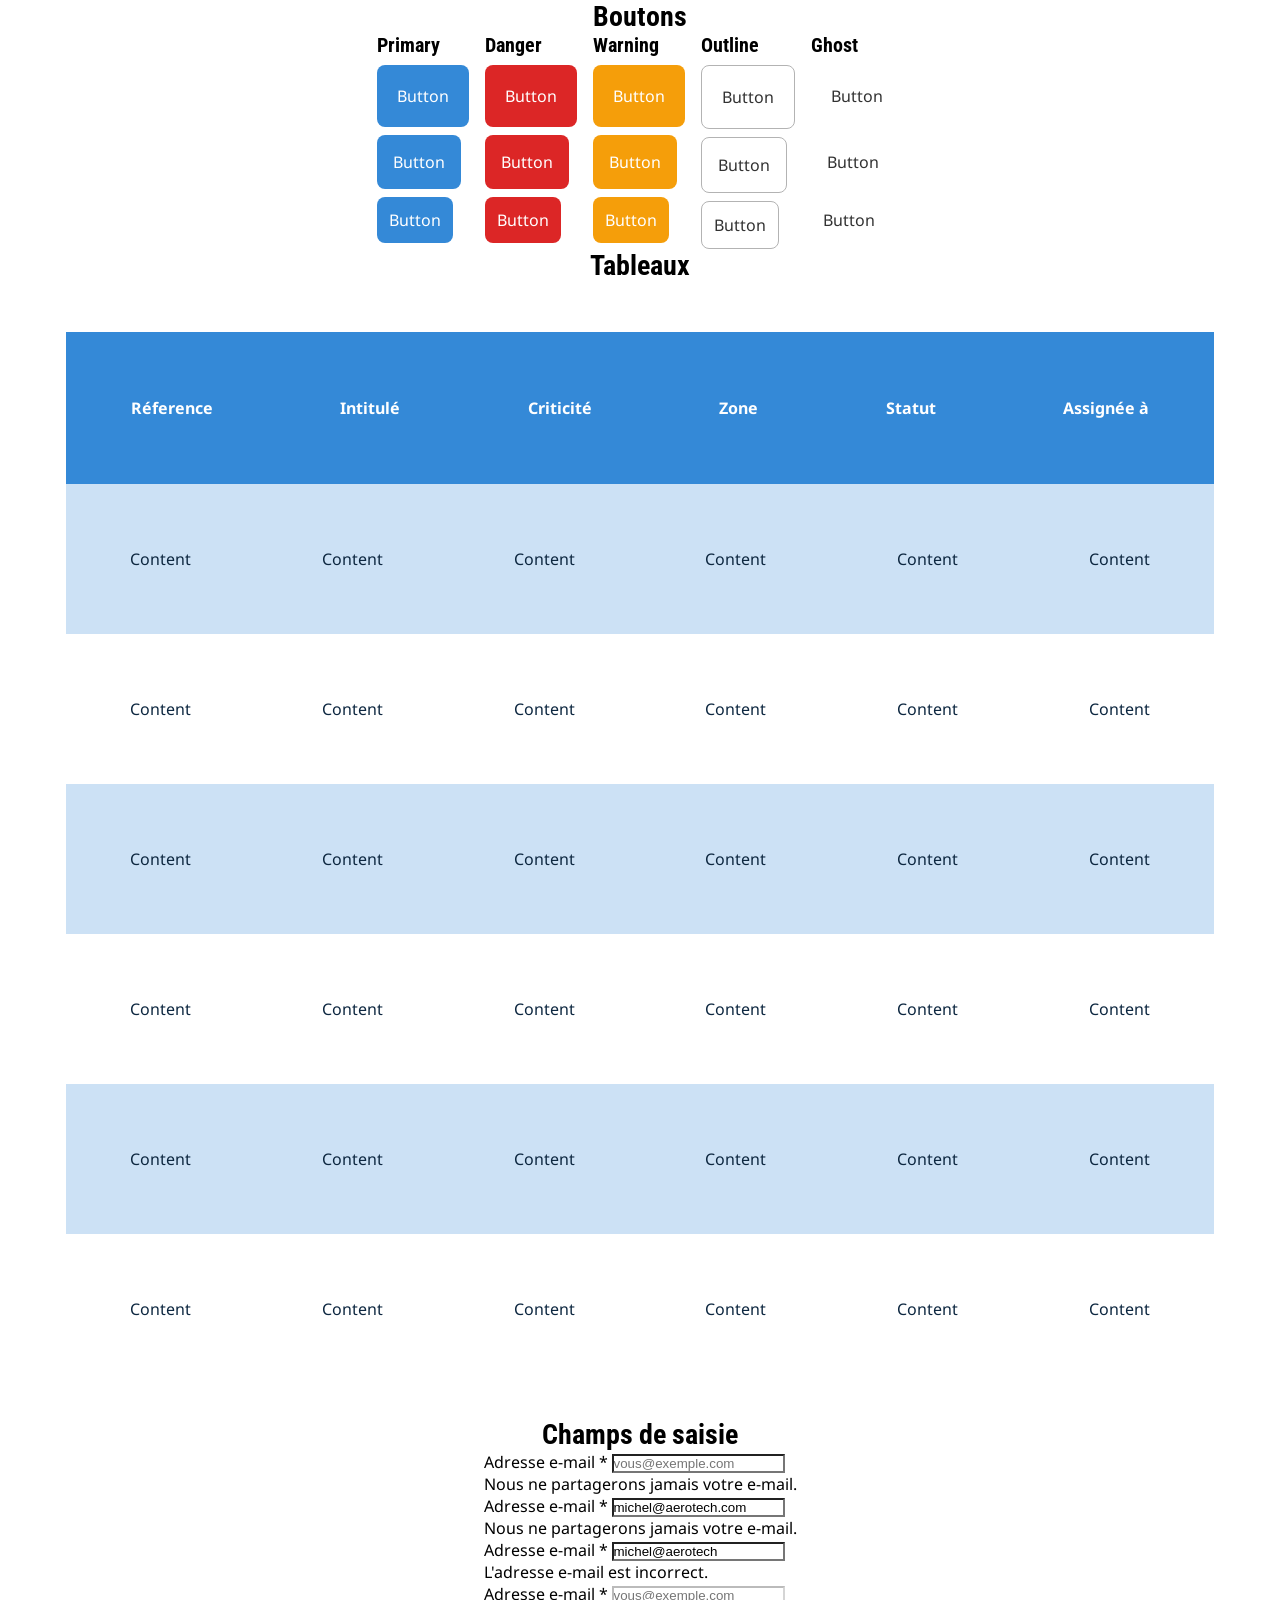
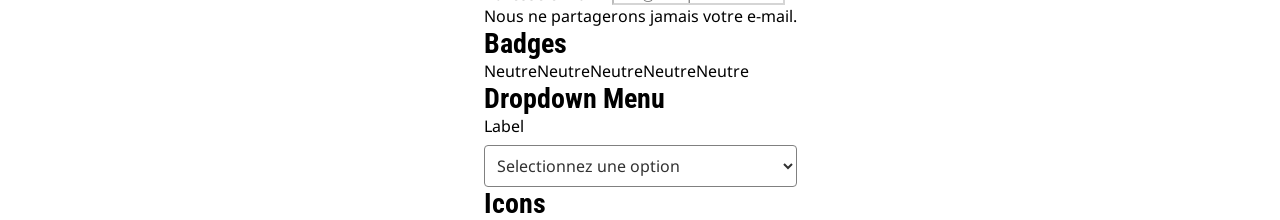
==== commit 801861c9: "Merge branch 'main' into feature/dropdown" ====
--- a/index.html
+++ b/index.html
@@ -1,5 +1,19 @@
 <!doctype html>
 <html lang="fr">
+
+<head>
+    <meta charset="UTF-8">
+    <meta name="viewport" content="width=device-width, initial-scale=1.0">
+    <link rel="stylesheet" href="style.css">
+    <link rel="preconnect" href="https://fonts.googleapis.com">
+    <link rel="preconnect" href="https://fonts.gstatic.com" crossorigin>
+    <link href="https://fonts.googleapis.com/css2?family=Roboto+Condensed:ital,wght@0,100..900;1,100..900&display=swap"
+        rel="stylesheet">
+    <link rel="stylesheet" type="text/css" href="//fonts.googleapis.com/css?family=Droid+Sans" />
+    <title>TP Groupe - Quality Track</title>
+</head>
+
+<body>
   <head>
     <meta charset="UTF-8" />
     <meta name="viewport" content="width=device-width, initial-scale=1.0" />
@@ -177,6 +191,17 @@
                     <p>Neutre</p>
                 </div>
             </div>
+            <h2>Dropdown Menu</h2>
+            <div class="dropdown">
+                <label for="dropdown">Label</label>
+                <select class="dropdown-content" name="dropdown">
+                    <option value="" disabled selected hidden class="dropdown-item"> Selectionnez une option</option>
+                    <option value="option1">Option 1</option>
+                    <option value="option2">Option 2</option>
+                    <option value="option3">Option 3</option>
+                    <option value="option4">Option 4</option>
+                </select>
+            </div>
             <h2>Icons</h2>
             <div class="icon-container">
                 <span class="icon icon-archive"></span>
@@ -198,5 +223,8 @@
         </div>
       </div>
     </header>
+</body>
+
+</html>
   </body>
 </html>
--- a/style.css
+++ b/style.css
@@ -462,6 +462,40 @@
     width: 90%;
   }
 }
+/*------------
+Dropdown Menu
+------------
+*/
+.dropdown {
+  position: relative;
+  display: flex;
+  flex-direction: column;
+  gap: var(--spacing-sm);
+}
+.dropdown-content {
+  padding: var(--spacing-sm);
+  border-radius: 4px;
+  max-width: 800px;
+  min-width: 300px;
+  border: 1px solid var(--neutral-color-200);
+  background-color: var(--bg-color);
+  color: var(--text-color-primary);
+  font-family: var(--font-family-body);
+  font-size: var(--font-size-medium);
+}
+.dropdown-content:hover .dropdown-content {
+  border-color: var(--primary-color-300);
+  box-shadow: 0 0 0 2px var(--primary-color-100);
+  display: block;
+}
+.dropdown-content:active {
+  border-color: var(--primary-color-400);
+  box-shadow: 0 0 0 2px var(--primary-color-200);
+  background-color: var(--primary-color-200);
+  cursor: pointer;
+}
+.dropdown select option{
+  background-color: var(--primary-color-200);
 
 /*---
 Icons
--- a/style.css
+++ b/style.css
@@ -462,6 +462,40 @@
     width: 90%;
   }
 }
+/*------------
+Dropdown Menu
+------------
+*/
+.dropdown {
+  position: relative;
+  display: flex;
+  flex-direction: column;
+  gap: var(--spacing-sm);
+}
+.dropdown-content {
+  padding: var(--spacing-sm);
+  border-radius: 4px;
+  max-width: 800px;
+  min-width: 300px;
+  border: 1px solid var(--neutral-color-200);
+  background-color: var(--bg-color);
+  color: var(--text-color-primary);
+  font-family: var(--font-family-body);
+  font-size: var(--font-size-medium);
+}
+.dropdown-content:hover .dropdown-content {
+  border-color: var(--primary-color-300);
+  box-shadow: 0 0 0 2px var(--primary-color-100);
+  display: block;
+}
+.dropdown-content:active {
+  border-color: var(--primary-color-400);
+  box-shadow: 0 0 0 2px var(--primary-color-200);
+  background-color: var(--primary-color-200);
+  cursor: pointer;
+}
+.dropdown select option{
+  background-color: var(--primary-color-200);
 
 /*---
 Icons
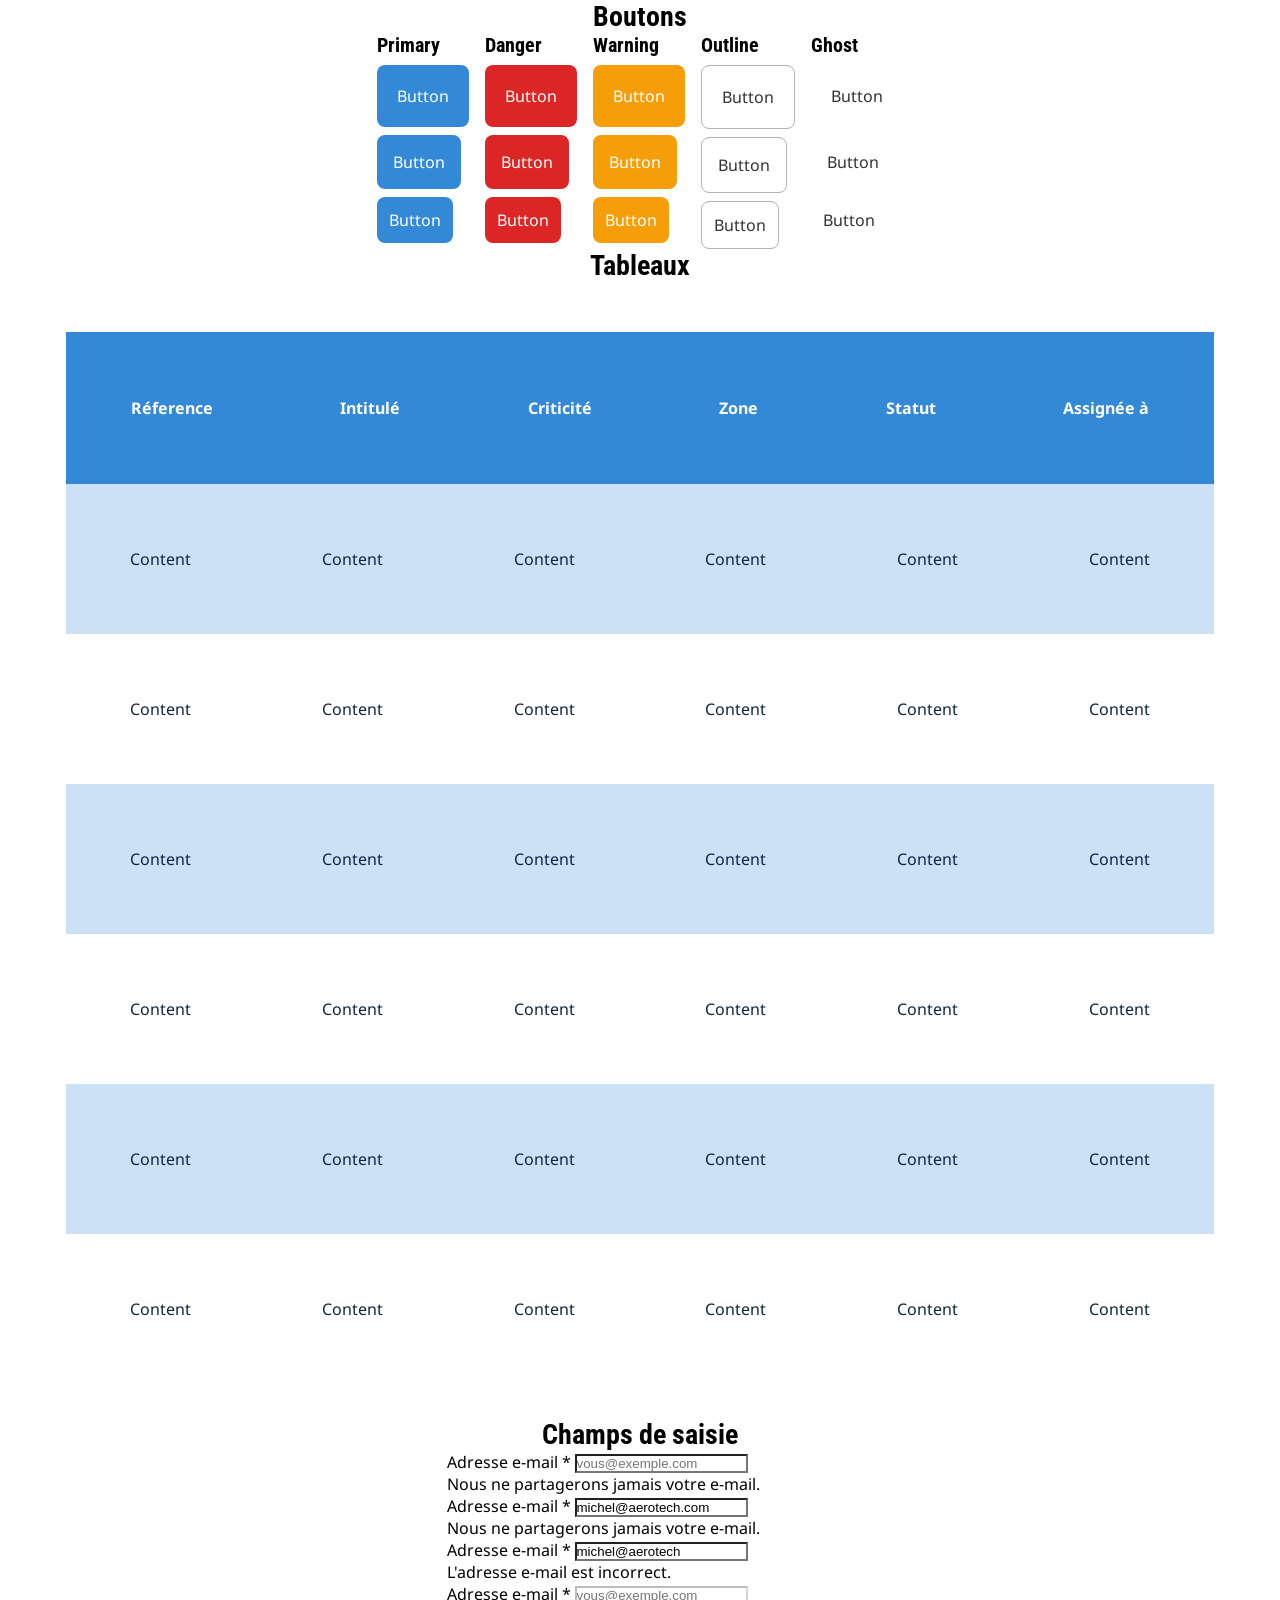
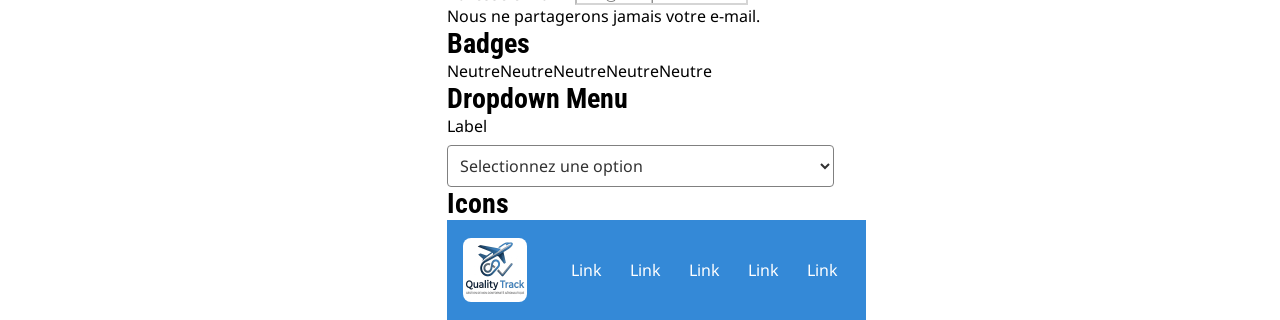
==== commit f9b700b7: "Merge branch 'main' into feature/navbar" ====
--- a/index.html
+++ b/index.html
@@ -220,6 +220,16 @@
                 <span class="icon icon-chevron-up"></span>
                 <span class="icon icon-search"></span>
             </div>
+            <nav>
+                <img src="./LogoQualityTrack.jpg" alt="Logo Quality Track">
+                <div>
+                    <a href="http://">Link</a>
+                    <a href="http://">Link</a>
+                    <a href="http://">Link</a>
+                    <a href="http://">Link</a>
+                    <a href="http://">Link</a>
+                </div>
+            </nav>
         </div>
       </div>
     </header>
--- a/style.css
+++ b/style.css
@@ -461,6 +461,29 @@
   .table-container {
     width: 90%;
   }
+}
+
+/* NavBar */
+nav{
+  display: flex;
+  justify-content: space-between;
+  background-color: var(--primary-color-200);
+  height: fit-content;
+  width: 100%;
+  padding: 18px 16px;
+  align-items: center;
+}
+nav img{
+  height: 64px;
+  border-radius: 8px;
+}
+nav div, nav div a{
+  background-color: transparent;
+}
+nav div a{
+  padding:12px;
+  color: white;
+  text-decoration: none;
 }
 /*------------
 Dropdown Menu
--- a/style.css
+++ b/style.css
@@ -461,6 +461,29 @@
   .table-container {
     width: 90%;
   }
+}
+
+/* NavBar */
+nav{
+  display: flex;
+  justify-content: space-between;
+  background-color: var(--primary-color-200);
+  height: fit-content;
+  width: 100%;
+  padding: 18px 16px;
+  align-items: center;
+}
+nav img{
+  height: 64px;
+  border-radius: 8px;
+}
+nav div, nav div a{
+  background-color: transparent;
+}
+nav div a{
+  padding:12px;
+  color: white;
+  text-decoration: none;
 }
 /*------------
 Dropdown Menu
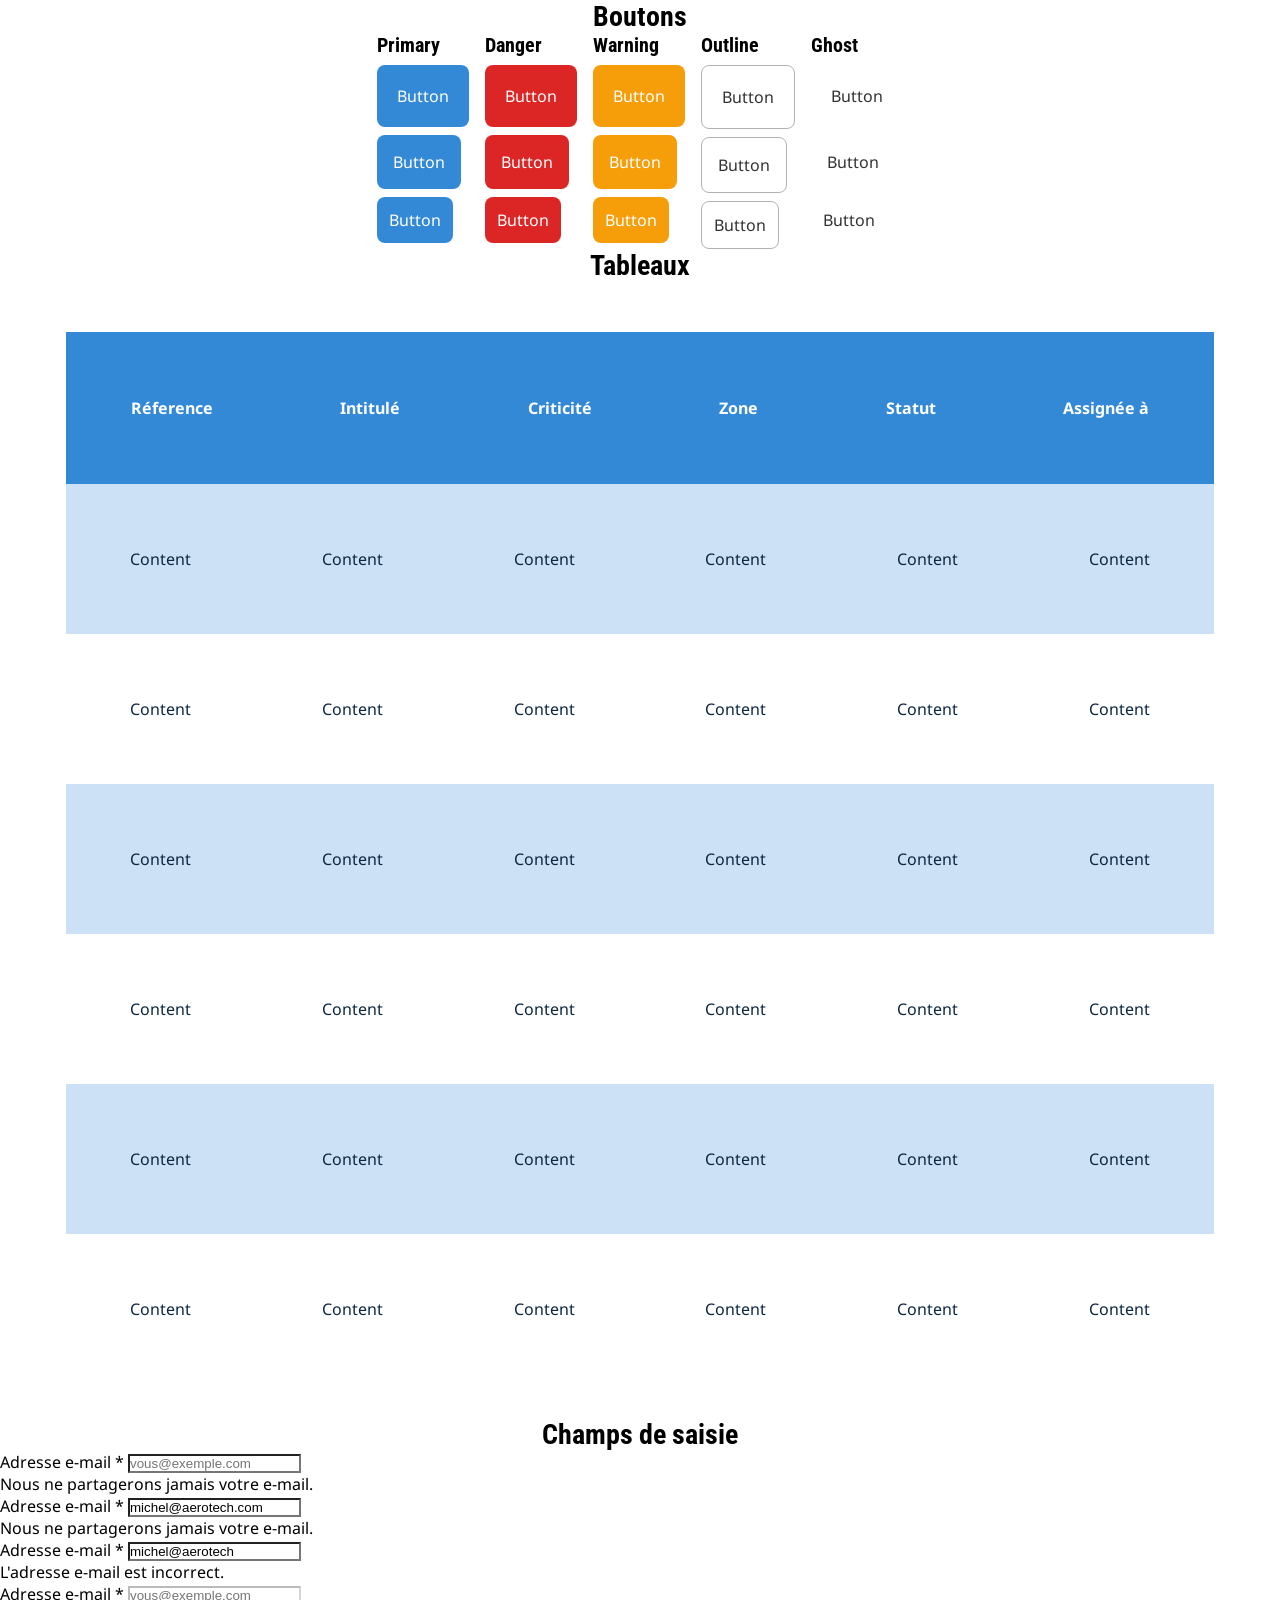
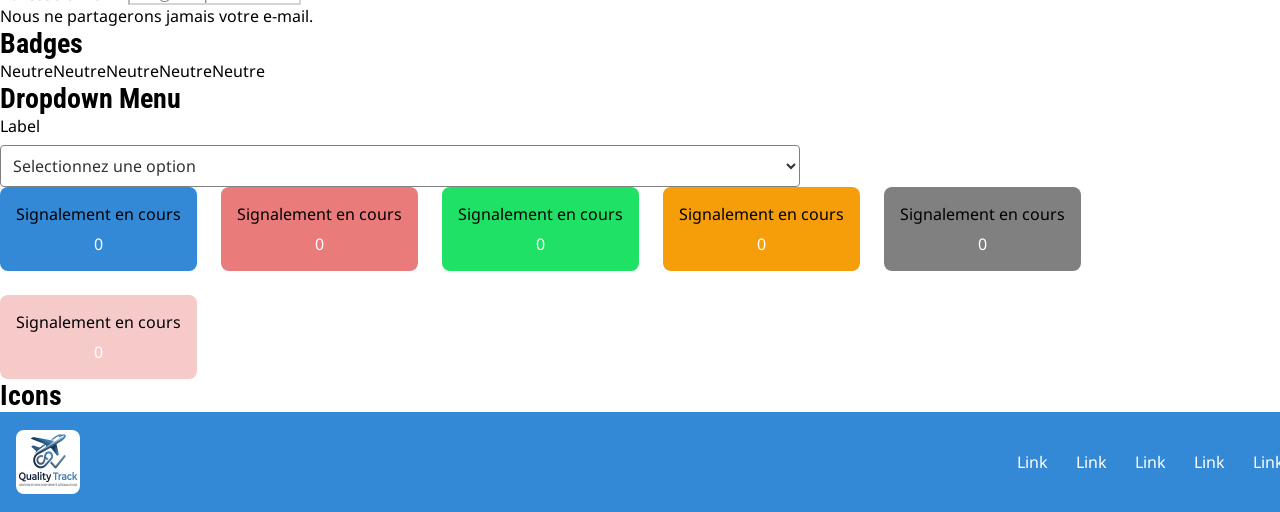
==== commit 5e78378b: "Merge branch 'main' into feature/indicator" ====
--- a/index.html
+++ b/index.html
@@ -202,6 +202,33 @@
                     <option value="option4">Option 4</option>
                 </select>
             </div>
+            <!-- Indicator -->
+            <div class="indicator-base">
+                <div class="indicator-primary">
+                    <p>Signalement en cours</p>
+                    <p style="color: white;">0</p>
+                </div>
+                <div class="indicator-red-100">
+                    <p>Signalement en cours</p>
+                    <p style="color: white;">0</p>
+                </div>
+                <div class="indicator-green">
+                    <p>Signalement en cours</p>
+                    <p style="color: white;">0</p>
+                </div>
+                <div class="indicator-orange">
+                    <p>Signalement en cours</p>
+                    <p style="color: white;">0</p>
+                </div>
+                <div class="indicator-neutral">
+                    <p>Signalement en cours</p>
+                    <p style="color: white;">0</p>
+                </div>
+                <div class="indicator-red-50">
+                    <p>Signalement en cours</p>
+                    <p style="color: white;">0</p>
+                </div>
+            </div>
             <h2>Icons</h2>
             <div class="icon-container">
                 <span class="icon icon-archive"></span>
--- a/style.css
+++ b/style.css
@@ -463,6 +463,41 @@
   }
 }
 
+/* Indicator */
+.indicator-base{
+  display: flex;
+  gap: 24px;
+  flex-wrap: wrap;
+}
+.indicator-base div{
+  display: flex;
+  flex-direction: column;
+  align-items: center;
+  gap: 8px;
+  padding: 16px;
+  border-radius: 8px;
+}
+.indicator-base div p{
+  background-color: transparent;
+}
+.indicator-primary{
+  background-color: var(--primary-color-200);
+}
+.indicator-red-100{
+  background-color: var(--red-color-100);
+}
+.indicator-red-50{
+  background-color: var(--red-color-50);
+}
+.indicator-green{
+  background-color: var(--green-color-200);
+}
+.indicator-orange{
+  background-color: var(--orange-color-200);
+}
+.indicator-neutral{
+  background-color: var(--neutral-color-200);
+}
 /* NavBar */
 nav{
   display: flex;
--- a/style.css
+++ b/style.css
@@ -463,6 +463,41 @@
   }
 }
 
+/* Indicator */
+.indicator-base{
+  display: flex;
+  gap: 24px;
+  flex-wrap: wrap;
+}
+.indicator-base div{
+  display: flex;
+  flex-direction: column;
+  align-items: center;
+  gap: 8px;
+  padding: 16px;
+  border-radius: 8px;
+}
+.indicator-base div p{
+  background-color: transparent;
+}
+.indicator-primary{
+  background-color: var(--primary-color-200);
+}
+.indicator-red-100{
+  background-color: var(--red-color-100);
+}
+.indicator-red-50{
+  background-color: var(--red-color-50);
+}
+.indicator-green{
+  background-color: var(--green-color-200);
+}
+.indicator-orange{
+  background-color: var(--orange-color-200);
+}
+.indicator-neutral{
+  background-color: var(--neutral-color-200);
+}
 /* NavBar */
 nav{
   display: flex;
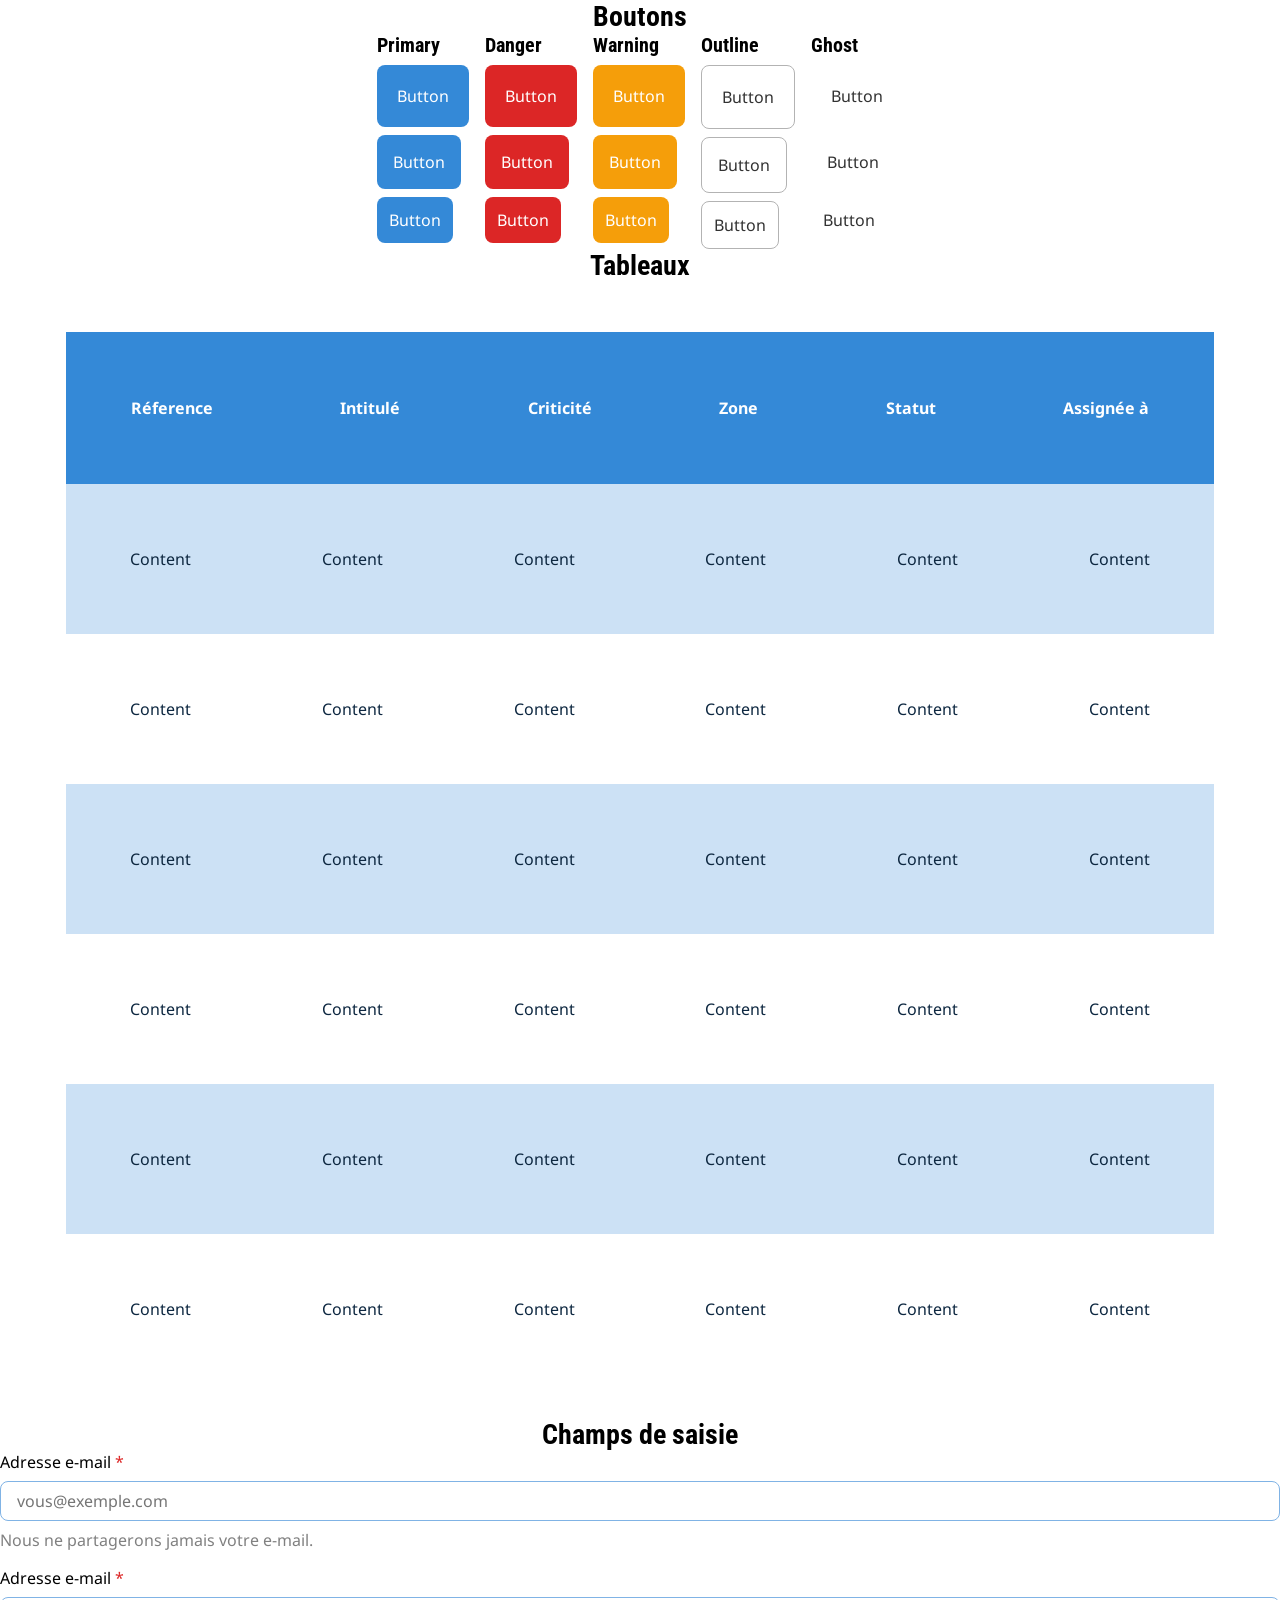
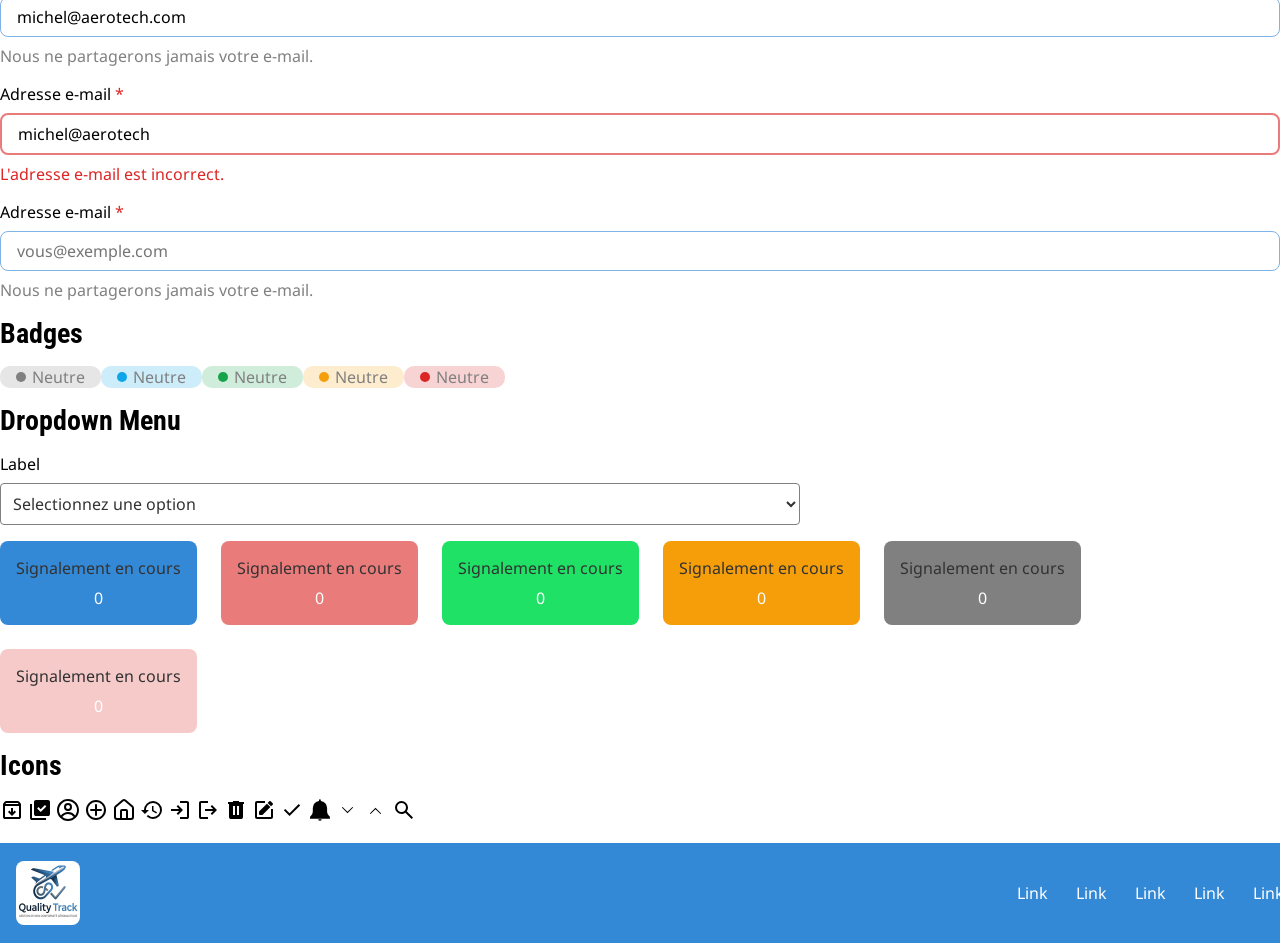
==== commit d2ec026c: "Fix: fix merge issues" ====
--- a/index.html
+++ b/index.html
@@ -250,18 +250,16 @@
             <nav>
                 <img src="./LogoQualityTrack.jpg" alt="Logo Quality Track">
                 <div>
-                    <a href="http://">Link</a>
-                    <a href="http://">Link</a>
-                    <a href="http://">Link</a>
-                    <a href="http://">Link</a>
-                    <a href="http://">Link</a>
+                    <a href="#">Link</a>
+                    <a href="#">Link</a>
+                    <a href="#">Link</a>
+                    <a href="#">Link</a>
+                    <a href="#">Link</a>
                 </div>
             </nav>
         </div>
       </div>
     </header>
 </body>
+</html>
 
-</html>
-  </body>
-</html>
--- a/style.css
+++ b/style.css
@@ -479,6 +479,7 @@
 }
 .indicator-base div p{
   background-color: transparent;
+  color: var(--text-color-primary);
 }
 .indicator-primary{
   background-color: var(--primary-color-200);
@@ -554,7 +555,7 @@
 }
 .dropdown select option{
   background-color: var(--primary-color-200);
-
+}
 /*---
 Icons
 ---*/
--- a/style.css
+++ b/style.css
@@ -479,6 +479,7 @@
 }
 .indicator-base div p{
   background-color: transparent;
+  color: var(--text-color-primary);
 }
 .indicator-primary{
   background-color: var(--primary-color-200);
@@ -554,7 +555,7 @@
 }
 .dropdown select option{
   background-color: var(--primary-color-200);
-
+}
 /*---
 Icons
 ---*/
